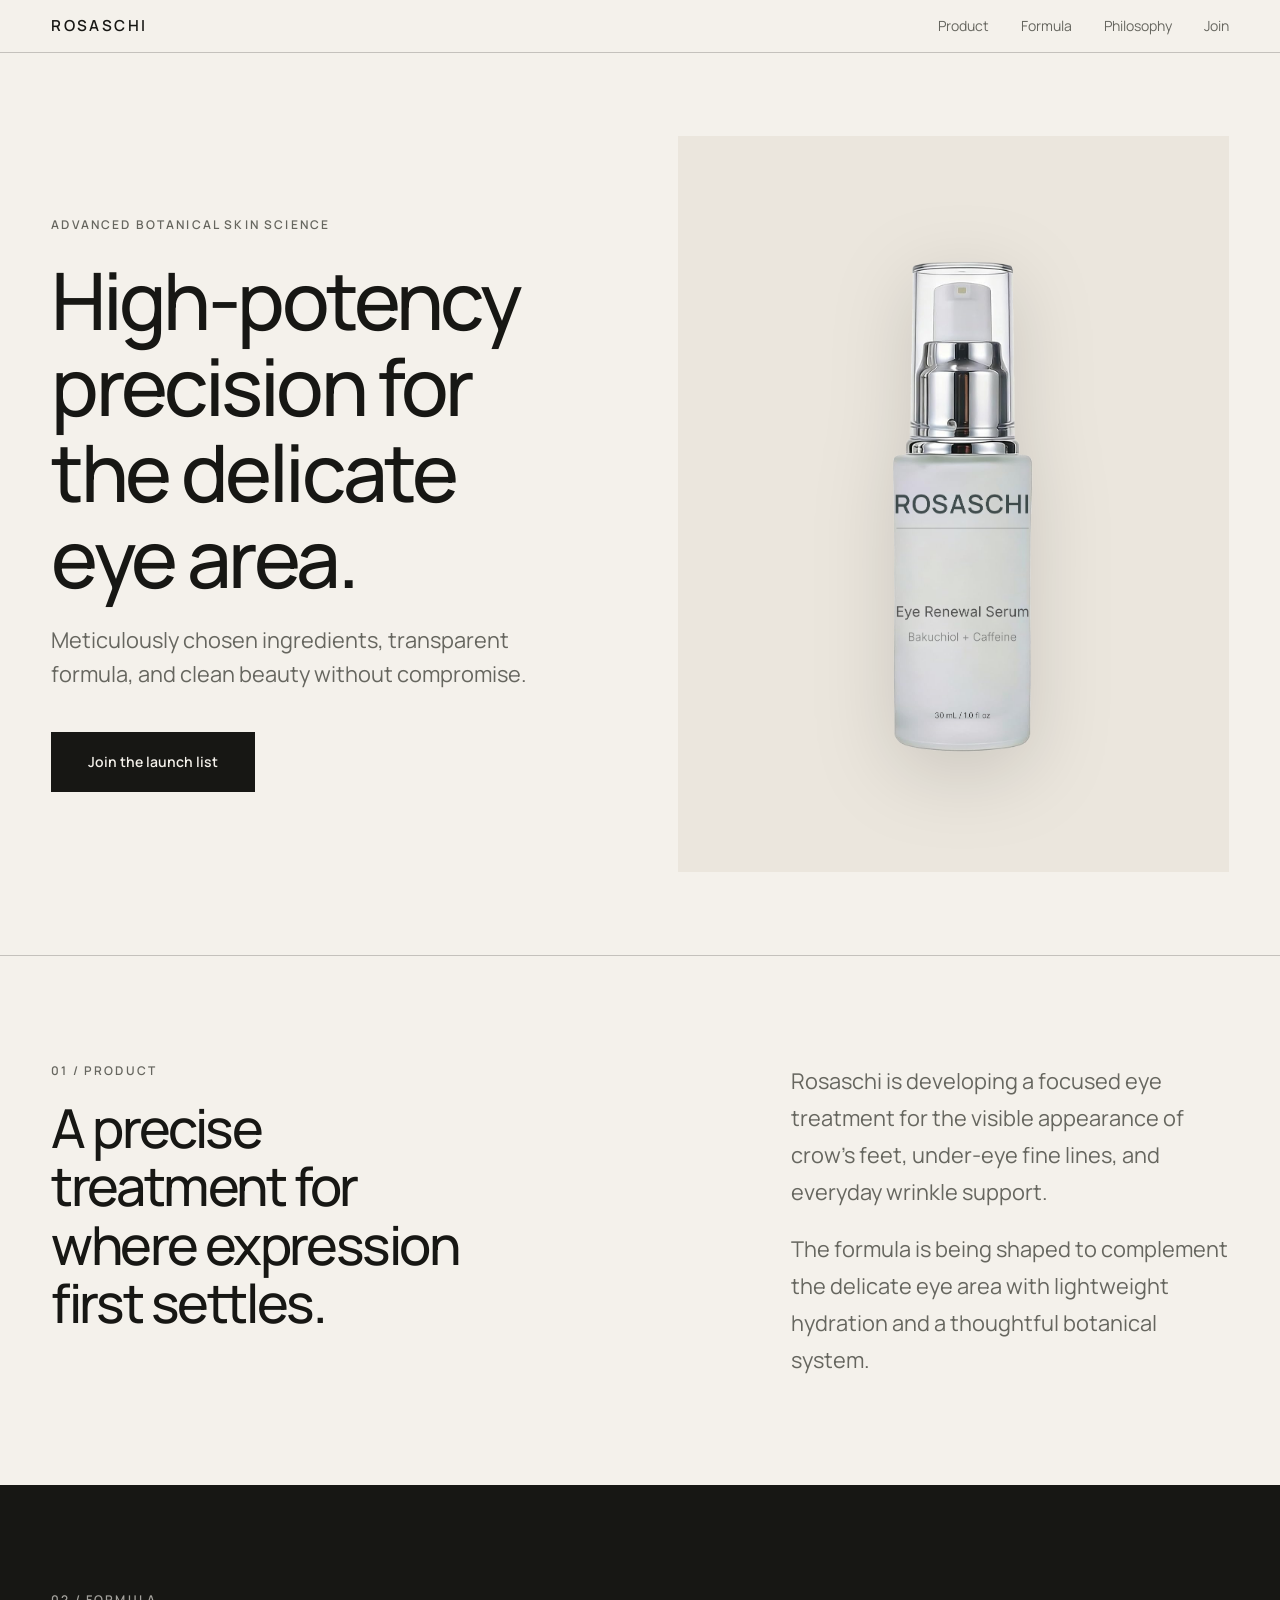
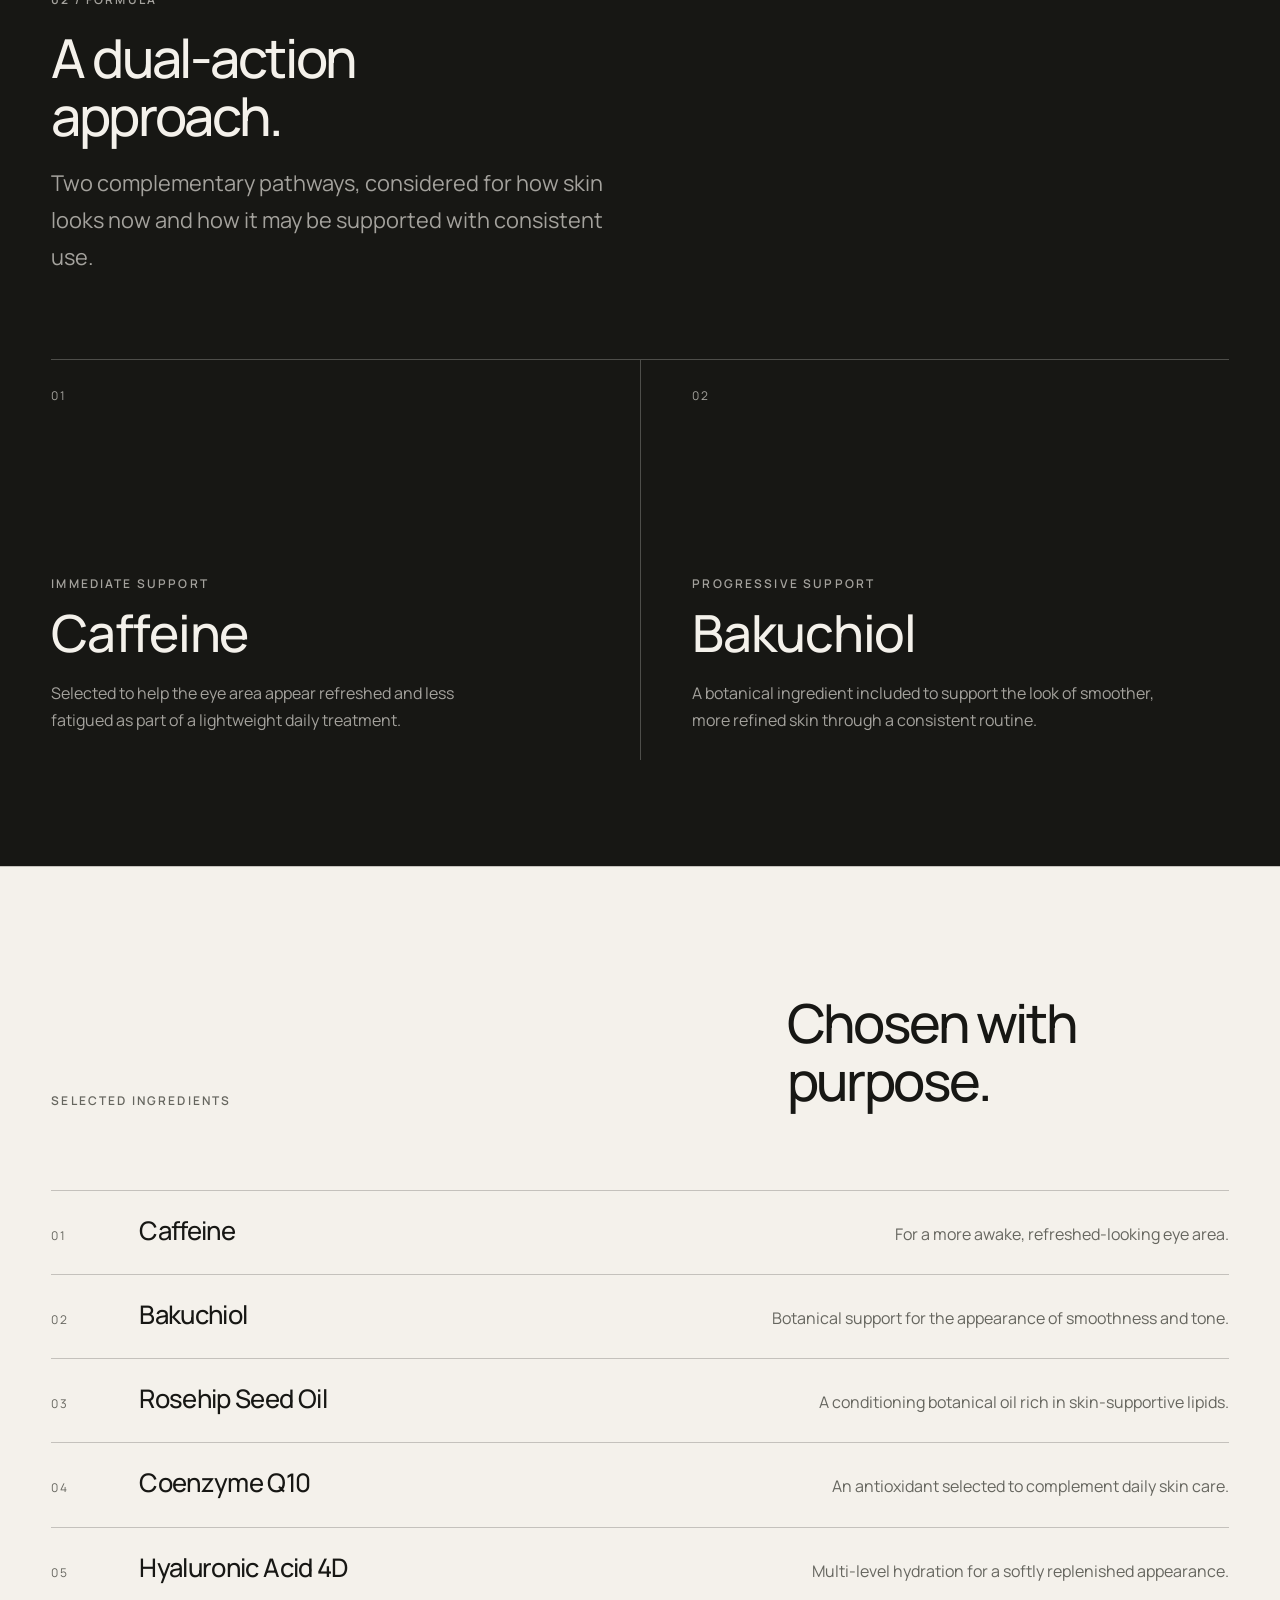
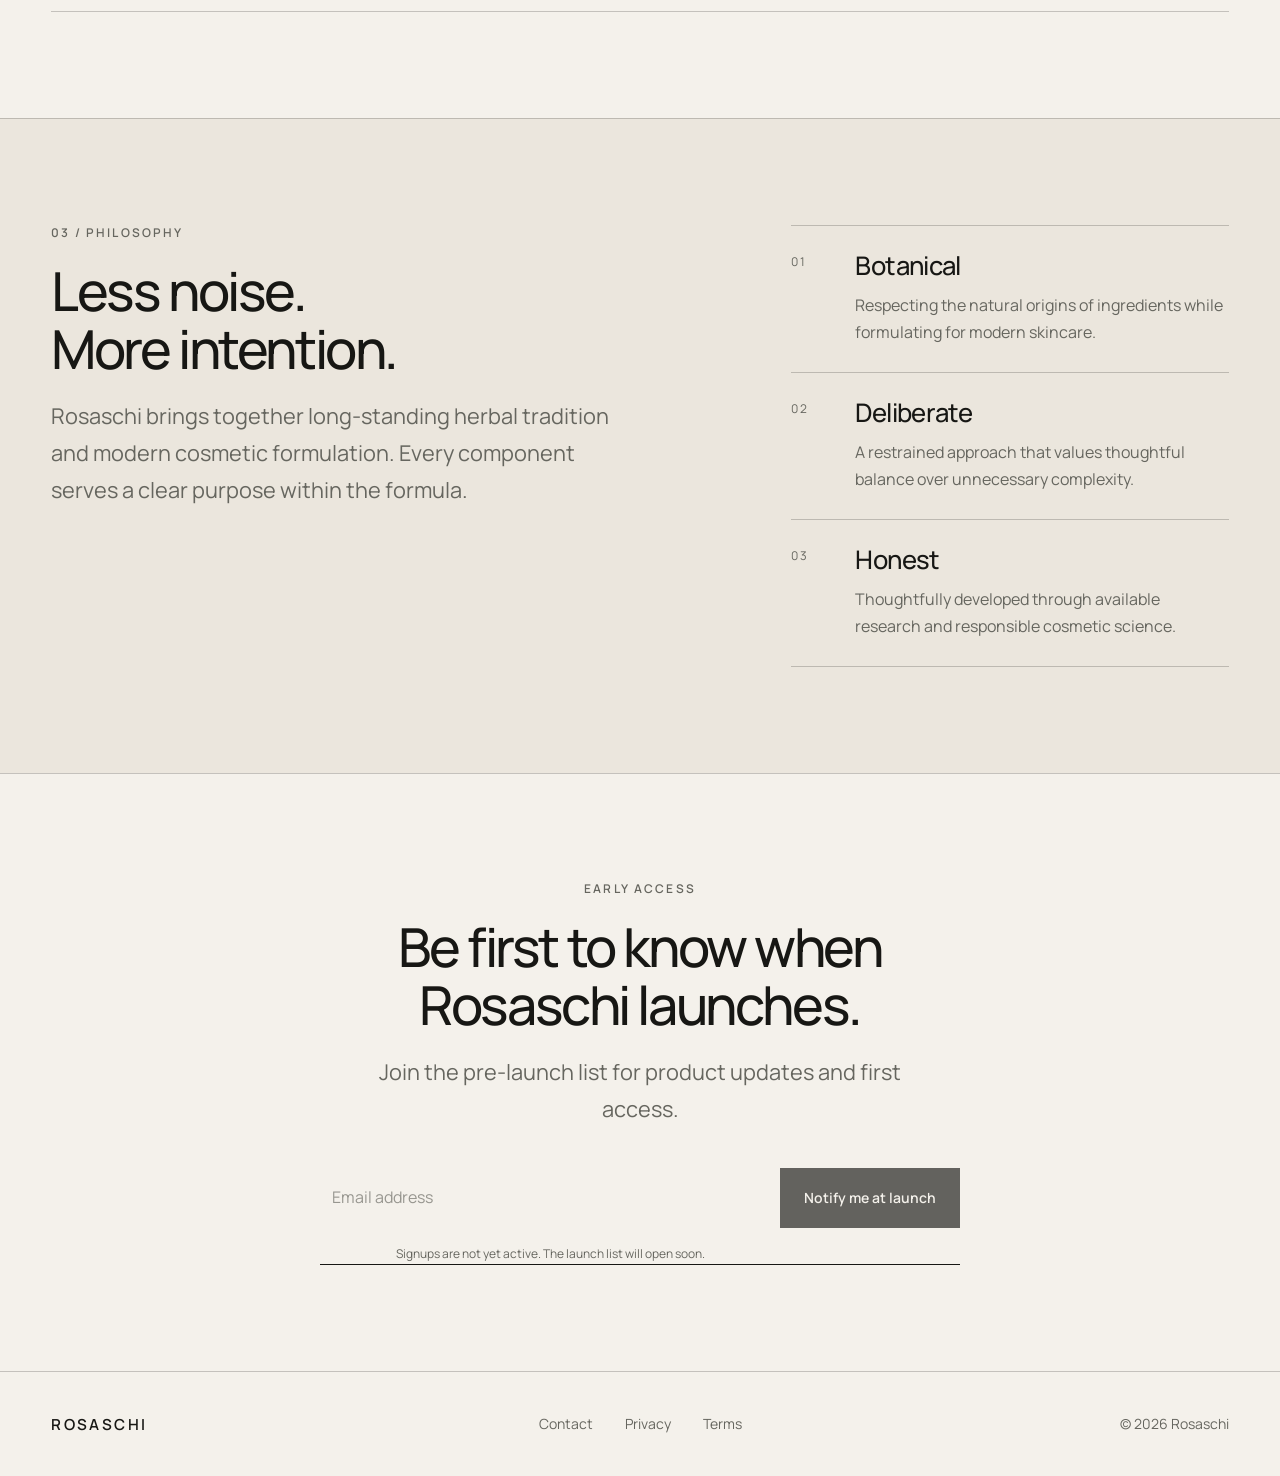
==== index.html @ d6355e34 "Fix HTML and refine responsive layout" ====
<!DOCTYPE html>
<html lang="en">
<head>
    <meta charset="UTF-8">

    <meta
        name="viewport"
        content="width=device-width, initial-scale=1"
    >

    <title>Rosaschi | Eye Renewal Serum</title>

    <meta
        name="description"
        content="Rosaschi is developing advanced botanical skincare for visible refinement and long-term wrinkle support."
    >

    <link
        rel="apple-touch-icon"
        sizes="180x180"
        href="favicon/apple-touch-icon.png"
    >

    <link
        rel="icon"
        type="image/png"
        sizes="32x32"
        href="favicon/favicon-32x32.png"
    >

    <link
        rel="icon"
        type="image/png"
        sizes="16x16"
        href="favicon/favicon-16x16.png"
    >

    <link
        rel="shortcut icon"
        href="favicon/favicon.ico"
    >

    <link
        rel="manifest"
        href="favicon/site.webmanifest"
    >

    <link rel="stylesheet" href="styles.css">
</head>

<body>
    <a class="skip-link" href="#main-content">Skip to content</a>

    <header class="site-header">
        <div class="container header-inner">
            <a class="wordmark" href="#top" aria-label="Rosaschi home">ROSASCHI</a>

            <nav class="site-nav" aria-label="Primary navigation">
                <a href="#product">Product</a>
                <a href="#formula">Formula</a>
                <a href="#philosophy">Philosophy</a>
                <a href="#join">Join</a>
            </nav>
        </div>
    </header>

    <main id="main-content">
        <section class="hero" id="top" aria-labelledby="hero-title">
            <div class="container hero-grid">
                <div class="hero-copy">
                    <p class="eyebrow">Advanced Botanical Skin Science</p>
                    <h1 id="hero-title">High-potency precision for the delicate eye area.</h1>
                    <p class="hero-lede">
                        Meticulously chosen ingredients, transparent formula,
                        and clean beauty without compromise.
                    </p>
                    <a class="button button-primary" href="#join">Join the launch list</a>
                </div>

                <figure class="product-visual">
                    <img
                        class="product-image"
                        src="assets/images/bottle_mockup.png"
                        alt="Rosaschi eye treatment bottle mockup"
                    >
                </figure>
            </div>
        </section>

        <section class="section product-intro" id="product" aria-labelledby="product-title">
            <div class="container intro-grid">
                <div>
                    <p class="section-number" aria-hidden="true">01 / Product</p>
                    <h2 id="product-title">A precise treatment for where expression first settles.</h2>
                </div>
                <div class="section-copy">
                    <p>
                        Rosaschi is developing a focused eye treatment for the visible
                        appearance of crow’s feet, under-eye fine lines, and everyday
                        wrinkle support.
                    </p>
                    <p>
                        The formula is being shaped to complement the delicate eye area
                        with lightweight hydration and a thoughtful botanical system.
                    </p>
                </div>
            </div>
        </section>

        <section class="section formula" id="formula" aria-labelledby="formula-title">
            <div class="container">
                <div class="section-heading">
                    <p class="section-number" aria-hidden="true">02 / Formula</p>
                    <h2 id="formula-title">A dual-action approach.</h2>
                    <p>
                        Two complementary pathways, considered for how skin looks now
                        and how it may be supported with consistent use.
                    </p>
                </div>

                <div class="formula-grid">
                    <article class="formula-block">
                        <p class="formula-index">01</p>
                        <div>
                            <p class="eyebrow">Immediate support</p>
                            <h3>Caffeine</h3>
                            <p>
                                Selected to help the eye area appear refreshed and less
                                fatigued as part of a lightweight daily treatment.
                            </p>
                        </div>
                    </article>

                    <article class="formula-block">
                        <p class="formula-index">02</p>
                        <div>
                            <p class="eyebrow">Progressive support</p>
                            <h3>Bakuchiol</h3>
                            <p>
                                A botanical ingredient included to support the look of
                                smoother, more refined skin through a consistent routine.
                            </p>
                        </div>
                    </article>
                </div>
            </div>
        </section>

        <section class="section ingredients" aria-labelledby="ingredients-title">
            <div class="container">
                <div class="section-heading ingredients-heading">
                    <p class="section-number">Selected ingredients</p>
                    <h2 id="ingredients-title">Chosen with purpose.</h2>
                </div>

                <ol class="ingredient-list">
                    <li>
                        <span class="ingredient-number">01</span>
                        <h3>Caffeine</h3>
                        <p>For a more awake, refreshed-looking eye area.</p>
                    </li>
                    <li>
                        <span class="ingredient-number">02</span>
                        <h3>Bakuchiol</h3>
                        <p>Botanical support for the appearance of smoothness and tone.</p>
                    </li>
                    <li>
                        <span class="ingredient-number">03</span>
                        <h3>Rosehip Seed Oil</h3>
                        <p>A conditioning botanical oil rich in skin-supportive lipids.</p>
                    </li>
                    <li>
                        <span class="ingredient-number">04</span>
                        <h3>Coenzyme Q10</h3>
                        <p>An antioxidant selected to complement daily skin care.</p>
                    </li>
                    <li>
                        <span class="ingredient-number">05</span>
                        <h3>Hyaluronic Acid 4D</h3>
                        <p>Multi-level hydration for a softly replenished appearance.</p>
                    </li>
                </ol>
            </div>
        </section>

        <section class="section philosophy" id="philosophy" aria-labelledby="philosophy-title">
            <div class="container philosophy-grid">
                <div class="section-heading">
                    <p class="section-number" aria-hidden="true">03 / Philosophy</p>
                    <h2 id="philosophy-title">Less noise.<br>More intention.</h2>
                    <p>
                        Rosaschi brings together long-standing herbal tradition and modern cosmetic formulation.
                        Every component serves a clear purpose within the formula.
                    </p>
                </div>

                <ol class="principle-list">
                    <li>
                        <span>01</span>
                        <div>
                            <h3>Botanical</h3>
                            <p>Respecting the natural origins of ingredients while formulating for modern skincare.</p>
                        </div>
                    </li>
                    <li>
                        <span>02</span>
                        <div>
                            <h3>Deliberate</h3>
                            <p>A restrained approach that values thoughtful balance over unnecessary complexity.</p>
                        </div>
                    </li>
                    <li>
                        <span>03</span>
                        <div>
                            <h3>Honest</h3>
                            <p>Thoughtfully developed through available research and responsible cosmetic science.</p>
                        </div>
                    </li>
                </ol>
            </div>
        </section>

        <section class="section join" id="join" aria-labelledby="join-title">
            <div class="container join-inner">
                <p class="eyebrow">Early access</p>
                <h2 id="join-title">Be first to know when Rosaschi launches.</h2>
                <p class="join-copy">
                    Join the pre-launch list for product updates and first access.
                </p>

                <!-- Connect the email form provider before enabling submission. -->
                <form class="signup-form" aria-describedby="signup-status">
                    <label class="visually-hidden" for="email">Email address</label>
                    <input
                        id="email"
                        name="email"
                        type="email"
                        inputmode="email"
                        autocomplete="email"
                        placeholder="Email address"
                        required
                    >
                    <button type="submit" disabled aria-disabled="true">
                        Notify me at launch
                    </button>
                <p class="form-status" id="signup-status">
                    Signups are not yet active. The launch list will open soon.
                </p>
                </form>
            </div>
        </section>
    </main>

    <footer class="site-footer">
        <div class="container footer-inner">
            <a class="wordmark" href="#top" aria-label="Rosaschi home">ROSASCHI</a>
            <nav class="footer-nav" aria-label="Footer navigation">
                <a href="mailto:hello@rosaschi.com">Contact</a>
                <span>Privacy</span>
                <span>Terms</span>
            </nav>
            <p>&copy; 2026 Rosaschi</p>
        </div>
    </footer>
</body>
</html>
---- styles.css ----
@import url("https://fonts.googleapis.com/css2?family=Manrope:wght@400;500;600;700&display=swap");

:root {
    --color-background: #f4f1eb;
    --color-text: #171714;
    --color-muted: #66665f;
    --color-line: rgba(23, 23, 20, 0.22);
    --color-surface: #ebe6dd;

    --font-display: "Manrope", Arial, Helvetica, sans-serif;
    --font-body: "Manrope", Arial, Helvetica, sans-serif;

    --font-size-display: clamp(3rem, 7.2vw, 6.75rem);
    --font-size-h1: clamp(2.8rem, 6.2vw, 5.6rem);
    --font-size-h2: clamp(2.25rem, 4.2vw, 4rem);
    --font-size-h3: clamp(1.25rem, 2vw, 1.75rem);
    --font-size-body-large: clamp(1.15rem, 1.7vw, 1.5rem);
    --font-size-body: 1rem;
    --font-size-small: 0.875rem;
    --font-size-caption: 0.75rem;

    --font-weight-regular: 400;
    --font-weight-medium: 500;
    --font-weight-semibold: 600;
    --font-weight-bold: 700;

    --line-height-display: 0.98;
    --line-height-heading: 1.08;
    --line-height-body: 1.7;
    --line-height-small: 1.4;

    --letter-spacing-tight: -0.045em;
    --letter-spacing-normal: 0;
    --letter-spacing-display: 0.16em;
    --letter-spacing-label: 0.14em;
    --letter-spacing-eyebrow: 0.18em;

    --space-1: 0.25rem;
    --space-2: 0.5rem;
    --space-3: 0.75rem;
    --space-4: 1rem;
    --space-5: 1.5rem;
    --space-6: 2rem;
    --space-7: 3rem;
    --space-8: 4rem;
    --space-9: 6rem;
    --space-10: 8rem;
    --section-space: clamp(4.5rem, 8.3vw, 8.25rem);

    --container-width: 78rem;
    --text-width: 42rem;
    --page-padding: clamp(1.25rem, 4vw, 3.5rem);
    --border: 1px solid var(--color-line);
}

*,
*::before,
*::after {
    box-sizing: border-box;
}

html {
    color: var(--color-text);
    background-color: var(--color-background);
    font-family: var(--font-body);
    font-size: 100%;
    font-synthesis: none;
    scroll-behavior: smooth;
    text-rendering: optimizeLegibility;
    -webkit-font-smoothing: antialiased;
    -moz-osx-font-smoothing: grayscale;
}

body {
    min-width: 20rem;
    min-height: 100vh;
    margin: 0;
    background-color: var(--color-background);
    color: var(--color-text);
    font-family: var(--font-body);
    font-size: var(--font-size-body);
    font-weight: var(--font-weight-regular);
    line-height: var(--line-height-body);
}

button,
input {
    border-radius: 0;
    font: inherit;
}

a {
    color: inherit;
    text-decoration: none;
}

p,
h1,
h2,
h3,
figure,
ol {
    margin: 0;
}

ol {
    padding: 0;
    list-style: none;
}

h1,
h2,
h3 {
    font-family: var(--font-display);
    font-weight: var(--font-weight-medium);
    line-height: var(--line-height-heading);
    text-wrap: balance;
}

h1 {
    max-width: 11ch;
    font-size: var(--font-size-h1);
    letter-spacing: var(--letter-spacing-tight);
}

h2 {
    font-size: var(--font-size-h2);
    letter-spacing: var(--letter-spacing-tight);
}

h3 {
    font-size: var(--font-size-h3);
    letter-spacing: -0.025em;
}

:focus-visible {
    outline: 2px solid var(--color-text);
    outline-offset: 4px;
}

.container {
    width: min(100% - (2 * var(--page-padding)), var(--container-width));
    margin-inline: auto;
}

.section {
    padding-block: var(--section-space);
    border-top: var(--border);
    scroll-margin-top: 5rem;
}

.eyebrow,
.section-number {
    color: var(--color-muted);
    font-size: var(--font-size-caption);
    font-weight: var(--font-weight-semibold);
    letter-spacing: var(--letter-spacing-eyebrow);
    line-height: var(--line-height-small);
    text-transform: uppercase;
}

.skip-link {
    position: fixed;
    z-index: 100;
    top: var(--space-4);
    left: var(--space-4);
    padding: var(--space-3) var(--space-4);
    transform: translateY(-200%);
    background: var(--color-text);
    color: var(--color-background);
}

.skip-link:focus {
    transform: translateY(0);
}

.site-header {
    position: sticky;
    z-index: 10;
    top: 0;
    border-bottom: var(--border);
    background: var(--color-background);
}

.header-inner {
    display: flex;
    min-height: 3.25rem;
    align-items: center;
    justify-content: space-between;
    gap: var(--space-6);
}

.wordmark {
    font-size: 0.95rem;
    font-weight: var(--font-weight-semibold);
    letter-spacing: var(--letter-spacing-display);
    line-height: 1;
}

.site-nav,
.footer-nav {
    display: flex;
    flex-wrap: wrap;
    gap: var(--space-6);
    color: var(--color-muted);
    font-size: var(--font-size-small);
}

.site-nav a,
.footer-nav a {
    position: relative;
}

.site-nav a::after,
.footer-nav a::after {
    position: absolute;
    right: 0;
    bottom: -0.25rem;
    left: 0;
    height: 1px;
    transform: scaleX(0);
    transform-origin: right;
    background: currentColor;
    content: "";
    transition: transform 180ms ease;
}

.site-nav a:hover::after,
.site-nav a:focus-visible::after,
.footer-nav a:hover::after,
.footer-nav a:focus-visible::after {
    transform: scaleX(1);
    transform-origin: left;
}

.hero {
    min-height: calc(100vh - 3.75rem);
    padding-block: clamp(3.25rem, 6.5vw, 6.5rem);
    scroll-margin-top: 3.75rem;
}

.hero-grid {
    display: grid;
    min-height: calc(100vh - 10.75rem);
    grid-template-columns: 1fr 1.05fr;
    align-items: center;
    gap: clamp(3rem, 8vw, 8rem);
}

.hero-copy .eyebrow {
    margin-bottom: var(--space-5);
}

.hero-lede {
    max-width: 37rem;
    margin-top: var(--space-5);
    color: var(--color-muted);
    font-size: var(--font-size-body-large);
    line-height: 1.55;
}

.button {
    display: inline-flex;
    min-height: 3.75rem;
    margin-top: 2.5rem;
    align-items: center;
    justify-content: center;
    padding: 0 2.25rem;
    border: 1px solid var(--color-text);
    font-size: var(--font-size-small);
    font-weight: var(--font-weight-semibold);
}

.button-primary {
    background: var(--color-text);
    color: var(--color-background);
}

.button-primary:hover {
    background: transparent;
    color: var(--color-text);
}

.product-visual {
    display: flex;
    min-height: 46rem;
    align-items: center;
    justify-content: center;
    flex-direction: column;
    overflow: hidden;
    padding: clamp(1.5rem, 3vw, 2.5rem) clamp(0.5rem, 1vw, 1rem);
    background: var(--color-surface);
}

.product-visual figcaption {
    margin-top: var(--space-5);
    color: var(--color-muted);
    font-size: var(--font-size-caption);
    letter-spacing: var(--letter-spacing-label);
    text-align: center;
    text-transform: uppercase;
}

.product-image {
    width: auto;
    max-width: 100%;
    height: clamp(34rem, 68vh, 46rem);
    max-height: none;
    object-fit: contain;
    filter: drop-shadow(0 1.25rem 2.5rem rgba(0, 0, 0, 0.14));
    transform: translateX(6.5%);
}

.intro-grid,
.philosophy-grid {
    display: grid;
    grid-template-columns: minmax(0, 1.05fr) minmax(18rem, 0.75fr);
    gap: clamp(3rem, 10vw, 10rem);
}

.intro-grid h2,
.section-heading h2 {
    max-width: 13ch;
    margin-top: 1.25rem;
}

.section-copy {
    align-self: end;
    color: var(--color-muted);
    font-size: var(--font-size-body-large);
}

.section-copy p + p {
    margin-top: 1.25rem;
}

.formula {
    background: var(--color-text);
    color: var(--color-background);
}

.formula .eyebrow,
.formula .section-number,
.formula .section-heading > p:last-child,
.formula-block p {
    color: rgba(244, 241, 235, 0.64);
}

.section-heading > p:last-child {
    max-width: 36rem;
    margin-top: 1.25rem;
    color: var(--color-muted);
    font-size: var(--font-size-body-large);
}

.formula-grid {
    display: grid;
    margin-top: clamp(3.25rem, 6.5vw, 5.75rem);
    border-top: 1px solid rgba(244, 241, 235, 0.25);
    grid-template-columns: 1fr 1fr;
}

.formula-block {
    display: grid;
    min-height: 25rem;
    padding: 1.625rem clamp(1.5rem, 4vw, 4rem) 1.625rem 0;
    grid-template-rows: 1fr auto;
}

.formula-block + .formula-block {
    padding-right: 0;
    padding-left: clamp(1.5rem, 4vw, 4rem);
    border-left: 1px solid rgba(244, 241, 235, 0.25);
}

.formula-index,
.ingredient-number {
    font-size: var(--font-size-caption);
    letter-spacing: var(--letter-spacing-label);
}

.formula-block h3 {
    margin-top: var(--space-3);
    font-size: clamp(2.25rem, 4vw, 4rem);
}

.formula-block div > p:last-child {
    max-width: 29rem;
    margin-top: 1.25rem;
}

.ingredients-heading {
    display: flex;
    align-items: end;
    justify-content: space-between;
    gap: var(--space-6);
}

.ingredient-list {
    margin-top: 5rem;
    border-top: var(--border);
}

.ingredient-list li {
    display: grid;
    padding-block: 1.625rem;
    border-bottom: var(--border);
    grid-template-columns: 4rem minmax(13rem, 0.7fr) 1fr;
    align-items: baseline;
    gap: var(--space-5);
}

.ingredient-number {
    color: var(--color-muted);
}

.ingredient-list p {
    max-width: 32rem;
    justify-self: end;
    color: var(--color-muted);
}

.philosophy {
    background: var(--color-surface);
}

.principle-list {
    border-top: var(--border);
}

.principle-list li {
    display: grid;
    padding-block: 1.625rem;
    border-bottom: var(--border);
    grid-template-columns: 3rem 1fr;
    gap: var(--space-4);
}

.principle-list li > span {
    color: var(--color-muted);
    font-size: var(--font-size-caption);
    letter-spacing: var(--letter-spacing-label);
}

.principle-list p {
    margin-top: var(--space-3);
    color: var(--color-muted);
}

.join {
    text-align: center;
}

.join-inner {
    display: flex;
    align-items: center;
    flex-direction: column;
}

.join h2 {
    max-width: 15ch;
    margin-top: 1.25rem;
}

.join-copy {
    max-width: 34rem;
    margin-top: 1.25rem;
    color: var(--color-muted);
    font-size: var(--font-size-body-large);
}

.signup-form {
    display: grid;
    width: min(100%, 40rem);
    margin-top: 2.5rem;
    grid-template-columns: 1fr auto;
    border-bottom: 1px solid var(--color-text);
}

.signup-form input,
.signup-form button:disabled {
    min-height: 3.75rem;
    border: 0;
    cursor: not-allowed;
    opacity: 0.65;
}

.signup-form input {
    min-width: 0;
    padding: 0 var(--space-3);
    background: transparent;
    color: var(--color-text);
    outline-offset: -2px;
}

.signup-form input::placeholder {
    color: var(--color-muted);
    opacity: 1;
}

.signup-form button {
    padding: 0 var(--space-5);
    background: var(--color-text);
    color: var(--color-background);
    cursor: default;
    font-size: var(--font-size-small);
    font-weight: var(--font-weight-semibold);
}

.signup-form button:disabled {
    cursor: not-allowed;
    opacity: 0.65;
}

.form-status {
    margin-top: var(--space-4);
    color: var(--color-muted);
    font-size: var(--font-size-caption);
}

.site-footer {
    padding-block: 2.5rem;
    border-top: var(--border);
}

.footer-inner {
    display: grid;
    grid-template-columns: 1fr auto 1fr;
    align-items: center;
    gap: var(--space-6);
}

.footer-inner > p {
    justify-self: end;
    color: var(--color-muted);
    font-size: var(--font-size-small);
}

.visually-hidden {
    position: absolute;
    width: 1px;
    height: 1px;
    padding: 0;
    margin: -1px;
    overflow: hidden;
    clip: rect(0, 0, 0, 0);
    white-space: nowrap;
    border: 0;
}

@media (max-width: 800px) {
    .hero-grid,
    .intro-grid,
    .philosophy-grid {
        grid-template-columns: 1fr;
    }

    .hero {
        min-height: auto;
    }

    .hero-grid {
        min-height: auto;
    }

    .product-visual {
        min-height: 40rem;
    }

    .section-copy {
        max-width: var(--text-width);
    }

    .formula-block {
        min-height: 22rem;
    }

    .ingredient-list li {
        grid-template-columns: 3rem 1fr;
    }

    .ingredient-list p {
        grid-column: 2;
        justify-self: start;
    }

    .footer-inner {
        grid-template-columns: 1fr auto;
    }

    .footer-inner > p {
        grid-column: 1 / -1;
        justify-self: start;
    }
}

@media (max-width: 560px) {
    :root {
        --section-space: 4.125rem;
    }

    .header-inner {
        min-height: auto;
        padding-block: 0.875rem;
        align-items: flex-start;
        flex-direction: column;
        gap: var(--space-4);
    }

    .site-nav {
        width: 100%;
        justify-content: space-between;
        gap: var(--space-3);
    }

    .hero {
        padding-top: 3.25rem;
    }

    .product-visual {
        min-height: 36rem;
        padding-inline: var(--space-5);
    }

    .product-image {
        height: auto;
        width: min(100%, 23rem);
        max-height: 30rem;
    }

    .formula-grid {
        grid-template-columns: 1fr;
    }

    .formula-block {
        min-height: 20rem;
        padding: 1.625rem 0;
    }

    .formula-block + .formula-block {
        padding: 1.625rem 0;
        border-top: 1px solid rgba(244, 241, 235, 0.25);
        border-left: 0;
    }

    .ingredients-heading {
        align-items: flex-start;
        flex-direction: column;
    }

    .ingredient-list {
        margin-top: 2.5rem;
    }

    .ingredient-list li {
        grid-template-columns: 2.25rem 1fr;
        gap: var(--space-3);
    }

    .signup-form {
        grid-template-columns: 1fr;
        border-bottom: 0;
        gap: var(--space-3);
    }

    .signup-form input {
        border-bottom: 1px solid var(--color-text);
    }

    .footer-inner {
        grid-template-columns: 1fr;
    }

    .footer-nav {
        gap: var(--space-5);
    }

    .footer-inner > p {
        grid-column: auto;
    }
}

@media (prefers-reduced-motion: reduce) {
    html {
        scroll-behavior: auto;
    }

    *,
    *::before,
    *::after {
        transition-duration: 0.01ms !important;
        animation-duration: 0.01ms !important;
        animation-iteration-count: 1 !important;
    }
}
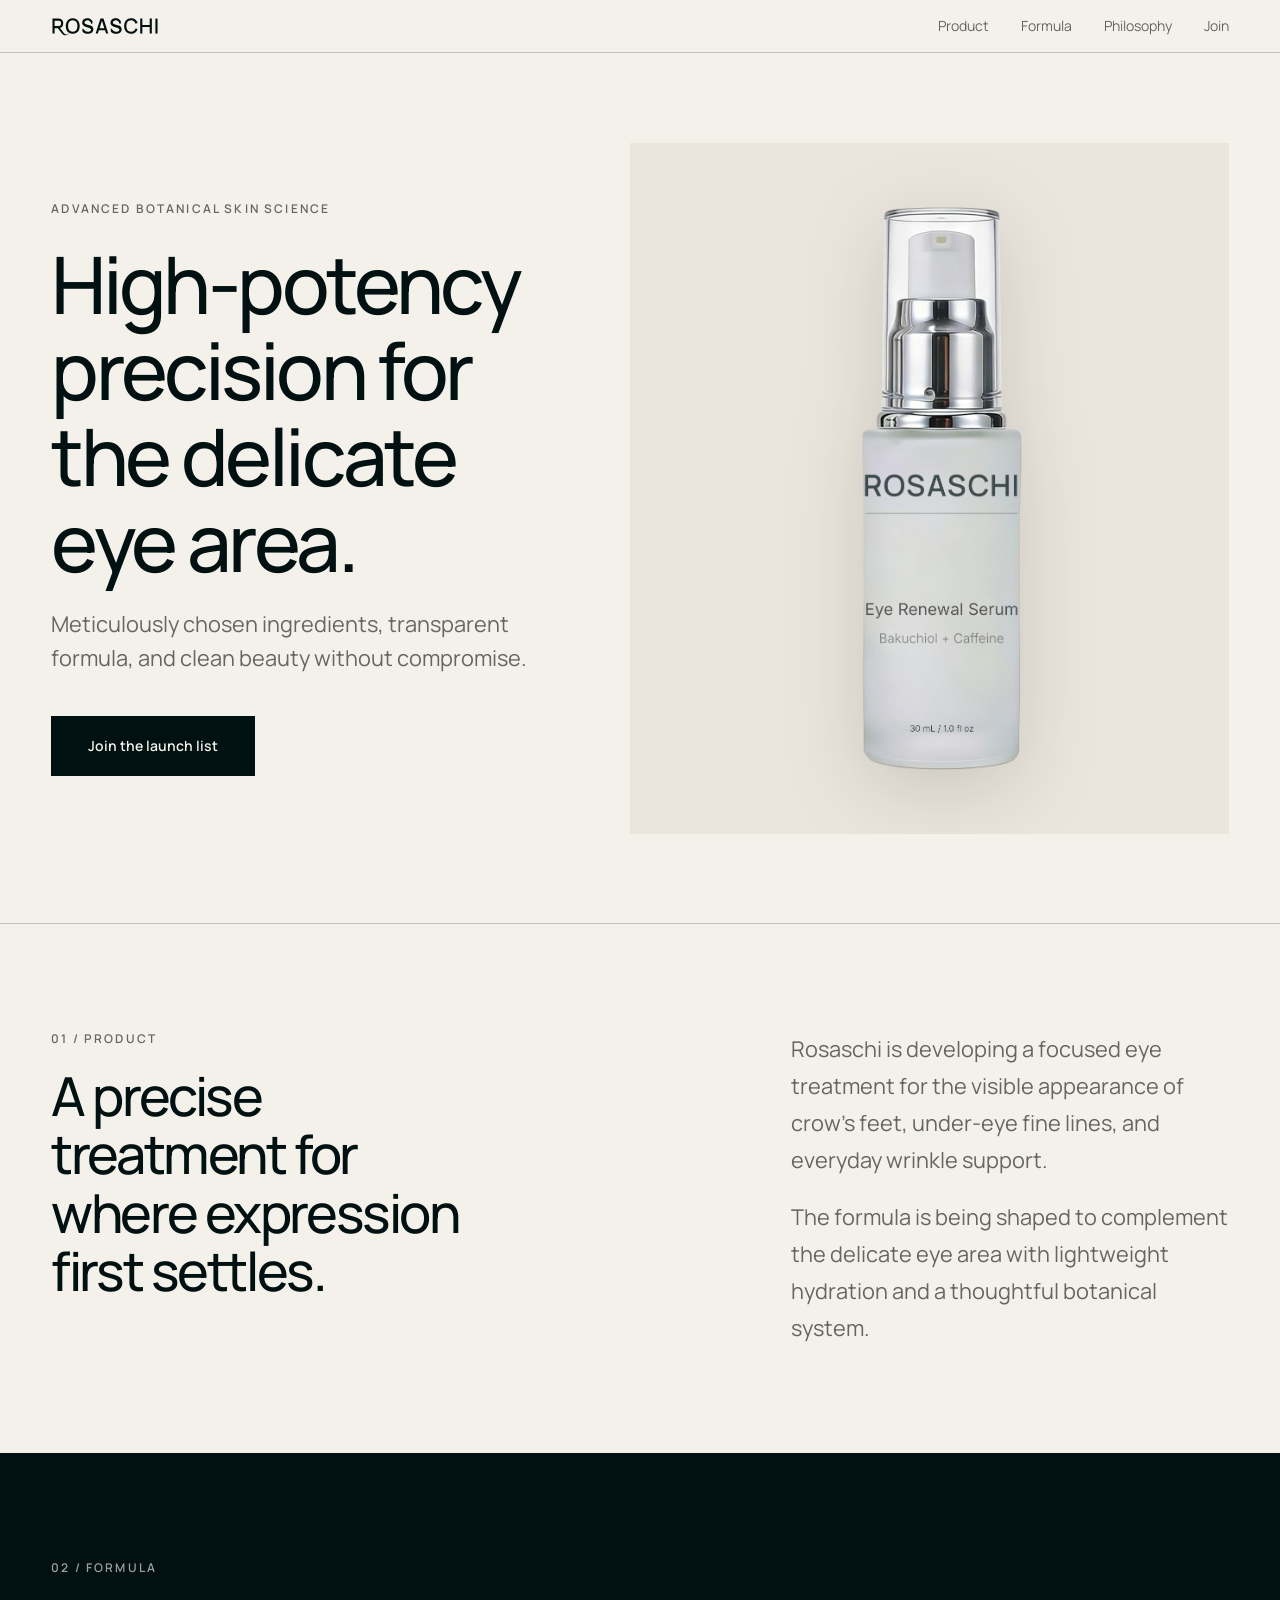
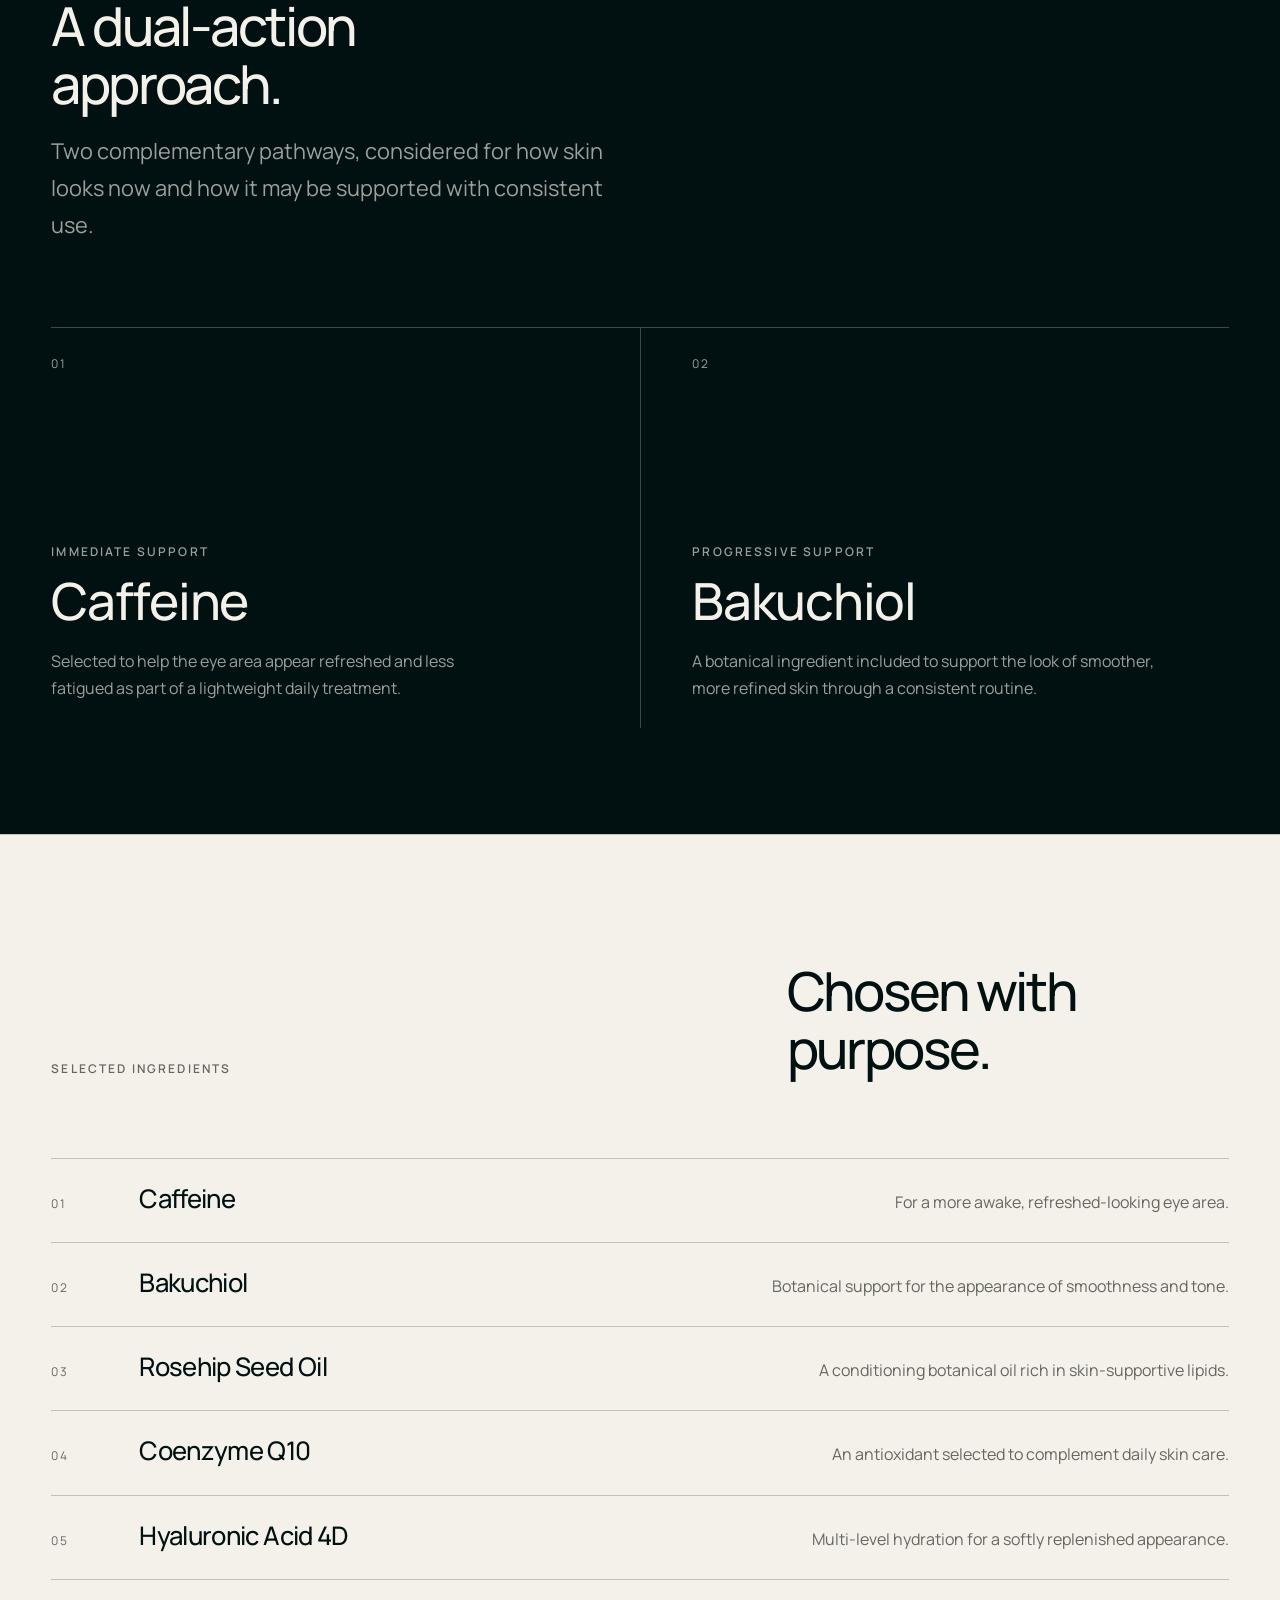
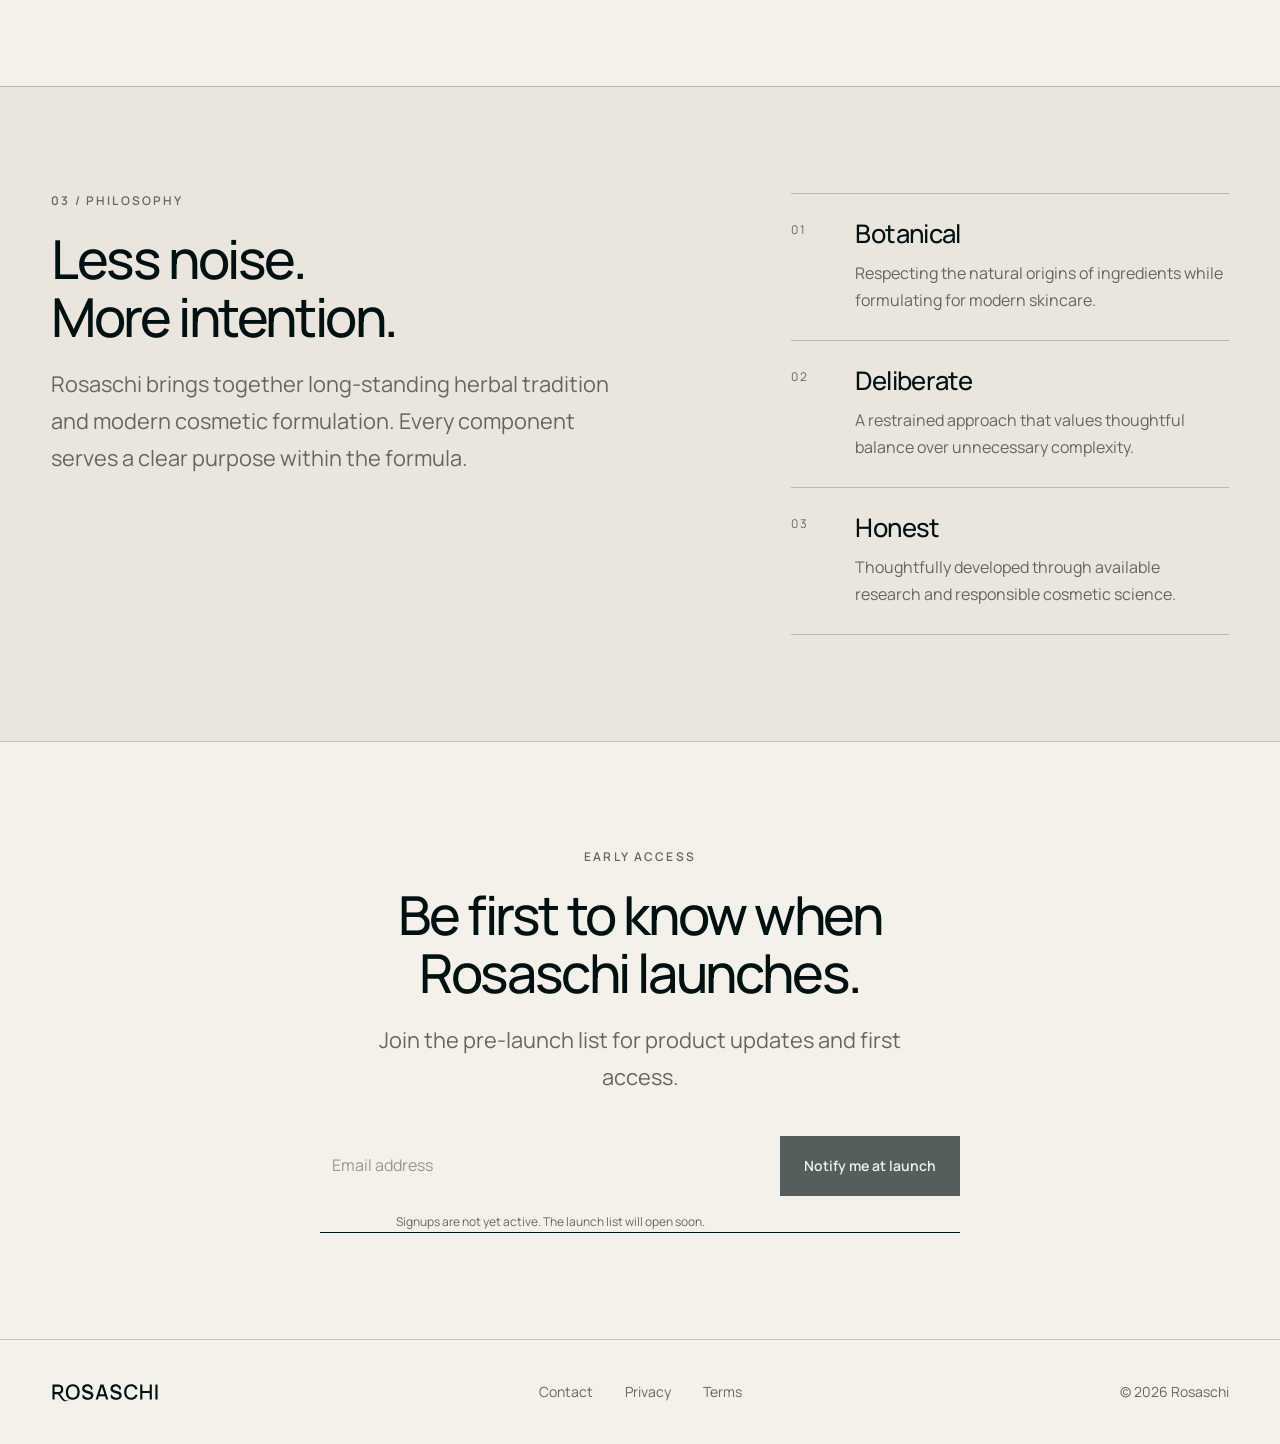
==== commit 12feef05: "Add custom Rosaschi wordmark and favicon" ====
--- a/index.html
+++ b/index.html
@@ -53,7 +53,12 @@
 
     <header class="site-header">
         <div class="container header-inner">
-            <a class="wordmark" href="#top" aria-label="Rosaschi home">ROSASCHI</a>
+            <a class="wordmark" href="#top" aria-label="Rosaschi home">
+    <img
+        src="assets/logos/rosaschi-wordmark-dark.svg"
+        alt=""
+    >
+</a>
 
             <nav class="site-nav" aria-label="Primary navigation">
                 <a href="#product">Product</a>
@@ -253,7 +258,12 @@
 
     <footer class="site-footer">
         <div class="container footer-inner">
-            <a class="wordmark" href="#top" aria-label="Rosaschi home">ROSASCHI</a>
+            <a class="wordmark" href="#top" aria-label="Rosaschi home">
+    <img
+        src="assets/logos/rosaschi-wordmark-dark.svg"
+        alt=""
+    >
+</a>
             <nav class="footer-nav" aria-label="Footer navigation">
                 <a href="mailto:hello@rosaschi.com">Contact</a>
                 <span>Privacy</span>
--- a/styles.css
+++ b/styles.css
@@ -2,7 +2,7 @@
 
 :root {
     --color-background: #f4f1eb;
-    --color-text: #171714;
+    --color-text: #011111;
     --color-muted: #66665f;
     --color-line: rgba(23, 23, 20, 0.22);
     --color-surface: #ebe6dd;
@@ -191,10 +191,15 @@
 }
 
 .wordmark {
-    font-size: 0.95rem;
-    font-weight: var(--font-weight-semibold);
-    letter-spacing: var(--letter-spacing-display);
-    line-height: 1;
+    display: inline-flex;
+    flex-shrink: 0;
+    align-items: center;
+}
+
+.wordmark img {
+    display: block;
+    width: clamp(6.75rem, 8vw, 7.75rem);
+    height: auto;
 }
 
 .site-nav,
@@ -234,17 +239,15 @@
 }
 
 .hero {
-    min-height: calc(100vh - 3.75rem);
-    padding-block: clamp(3.25rem, 6.5vw, 6.5rem);
-    scroll-margin-top: 3.75rem;
+    padding-block: clamp(3.5rem, 7vw, 7rem);
+    scroll-margin-top: 4rem;
 }
 
 .hero-grid {
     display: grid;
-    min-height: calc(100vh - 10.75rem);
-    grid-template-columns: 1fr 1.05fr;
+    grid-template-columns: minmax(0, 0.9fr) minmax(24rem, 1.1fr);
     align-items: center;
-    gap: clamp(3rem, 8vw, 8rem);
+    gap: clamp(3rem, 7vw, 7rem);
 }
 
 .hero-copy .eyebrow {
@@ -283,7 +286,7 @@
 
 .product-visual {
     display: flex;
-    min-height: 46rem;
+    min-height: clamp(34rem, 54vw, 46rem);
     align-items: center;
     justify-content: center;
     flex-direction: column;
@@ -304,7 +307,7 @@
 .product-image {
     width: auto;
     max-width: 100%;
-    height: clamp(34rem, 68vh, 46rem);
+    height: clamp(28rem, 44vw, 38rem);
     max-height: none;
     object-fit: contain;
     filter: drop-shadow(0 1.25rem 2.5rem rgba(0, 0, 0, 0.14));
@@ -547,7 +550,6 @@
     white-space: nowrap;
     border: 0;
 }
-
 @media (max-width: 800px) {
     .hero-grid,
     .intro-grid,
@@ -555,24 +557,50 @@
         grid-template-columns: 1fr;
     }
 
-    .hero {
-        min-height: auto;
-    }
-
+    .hero,
     .hero-grid {
         min-height: auto;
     }
 
+    .hero-grid {
+        gap: var(--space-7);
+    }
+
+    .hero-copy {
+        max-width: 42rem;
+    }
+
     .product-visual {
-        min-height: 40rem;
+        min-height: 32rem;
     }
 
     .section-copy {
         max-width: var(--text-width);
     }
 
+    .formula-grid {
+        grid-template-columns: 1fr;
+    }
+
     .formula-block {
-        min-height: 22rem;
+        min-height: 18rem;
+        padding: 1.625rem 0;
+    }
+
+    .formula-block + .formula-block {
+        padding: 1.625rem 0;
+        border-top: 1px solid rgba(244, 241, 235, 0.25);
+        border-left: 0;
+    }
+
+    .section-heading.ingredients-heading {
+        grid-template-columns: 1fr;
+        gap: var(--space-4);
+    }
+
+    .ingredients-heading h2 {
+        max-width: 18rem;
+        margin: 0;
     }
 
     .ingredient-list li {
@@ -599,6 +627,9 @@
         --section-space: 4.125rem;
     }
 
+    .intro-grid {
+        gap: var(--space-6);
+    }
     .header-inner {
         min-height: auto;
         padding-block: 0.875rem;
@@ -618,14 +649,15 @@
     }
 
     .product-visual {
-        min-height: 36rem;
-        padding-inline: var(--space-5);
+    min-height: 28rem;
+    padding: var(--space-5);
     }
 
     .product-image {
-        height: auto;
-        width: min(100%, 23rem);
-        max-height: 30rem;
+    width: min(100%, 19rem);
+    height: auto;
+    max-height: 22rem;
+    transform: none;
     }
 
     .formula-grid {
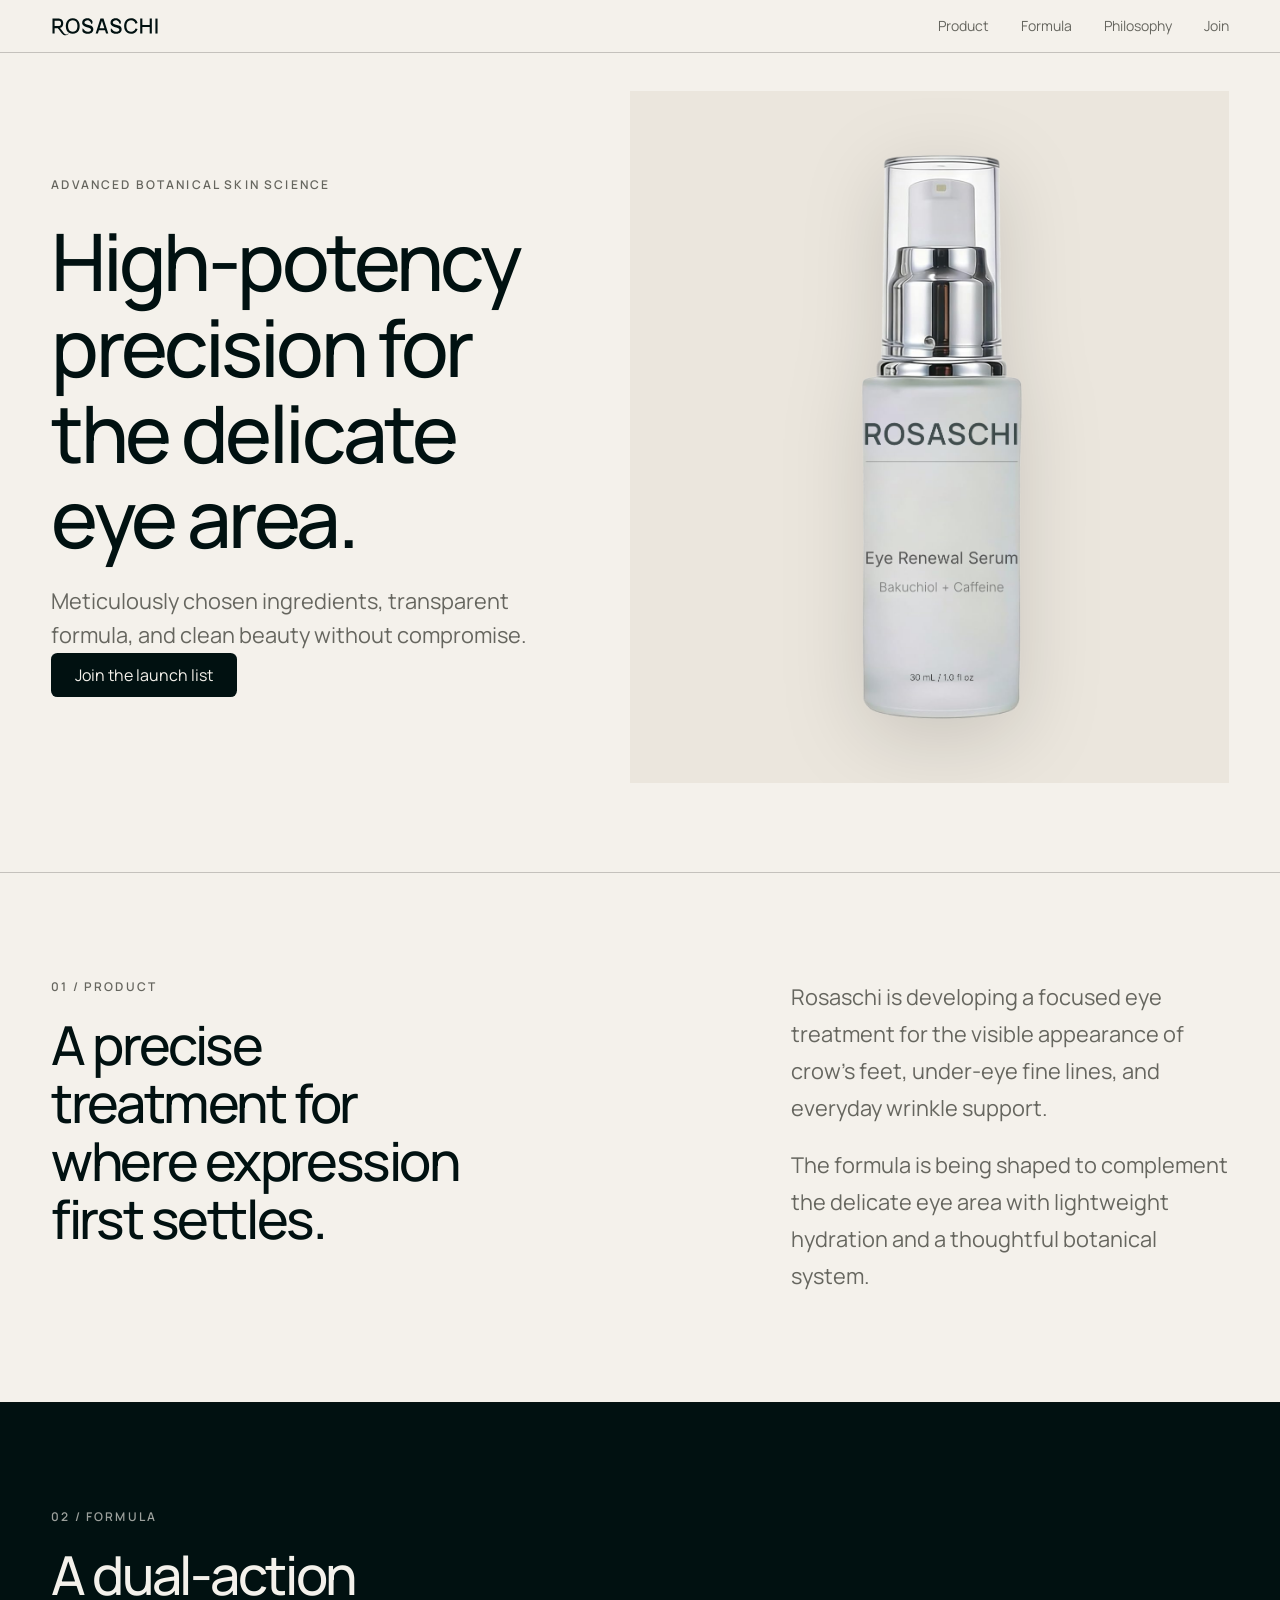
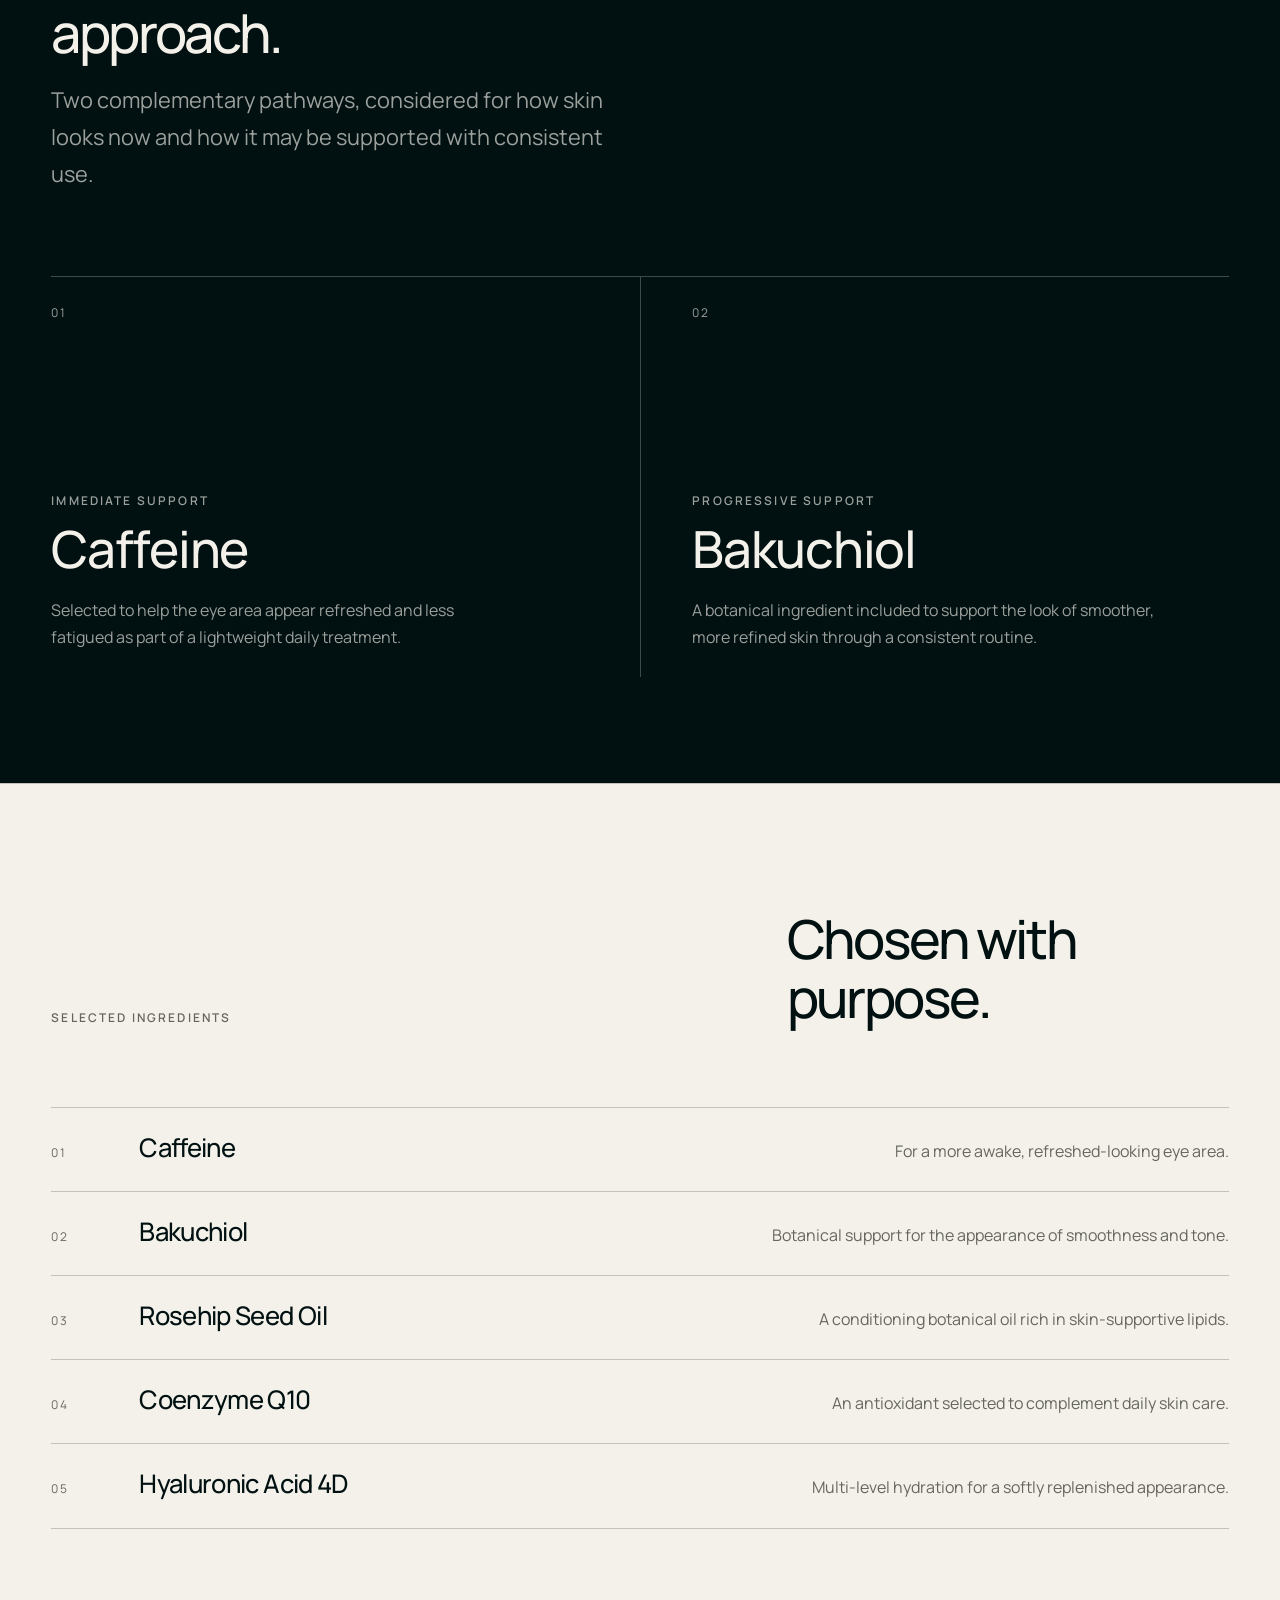
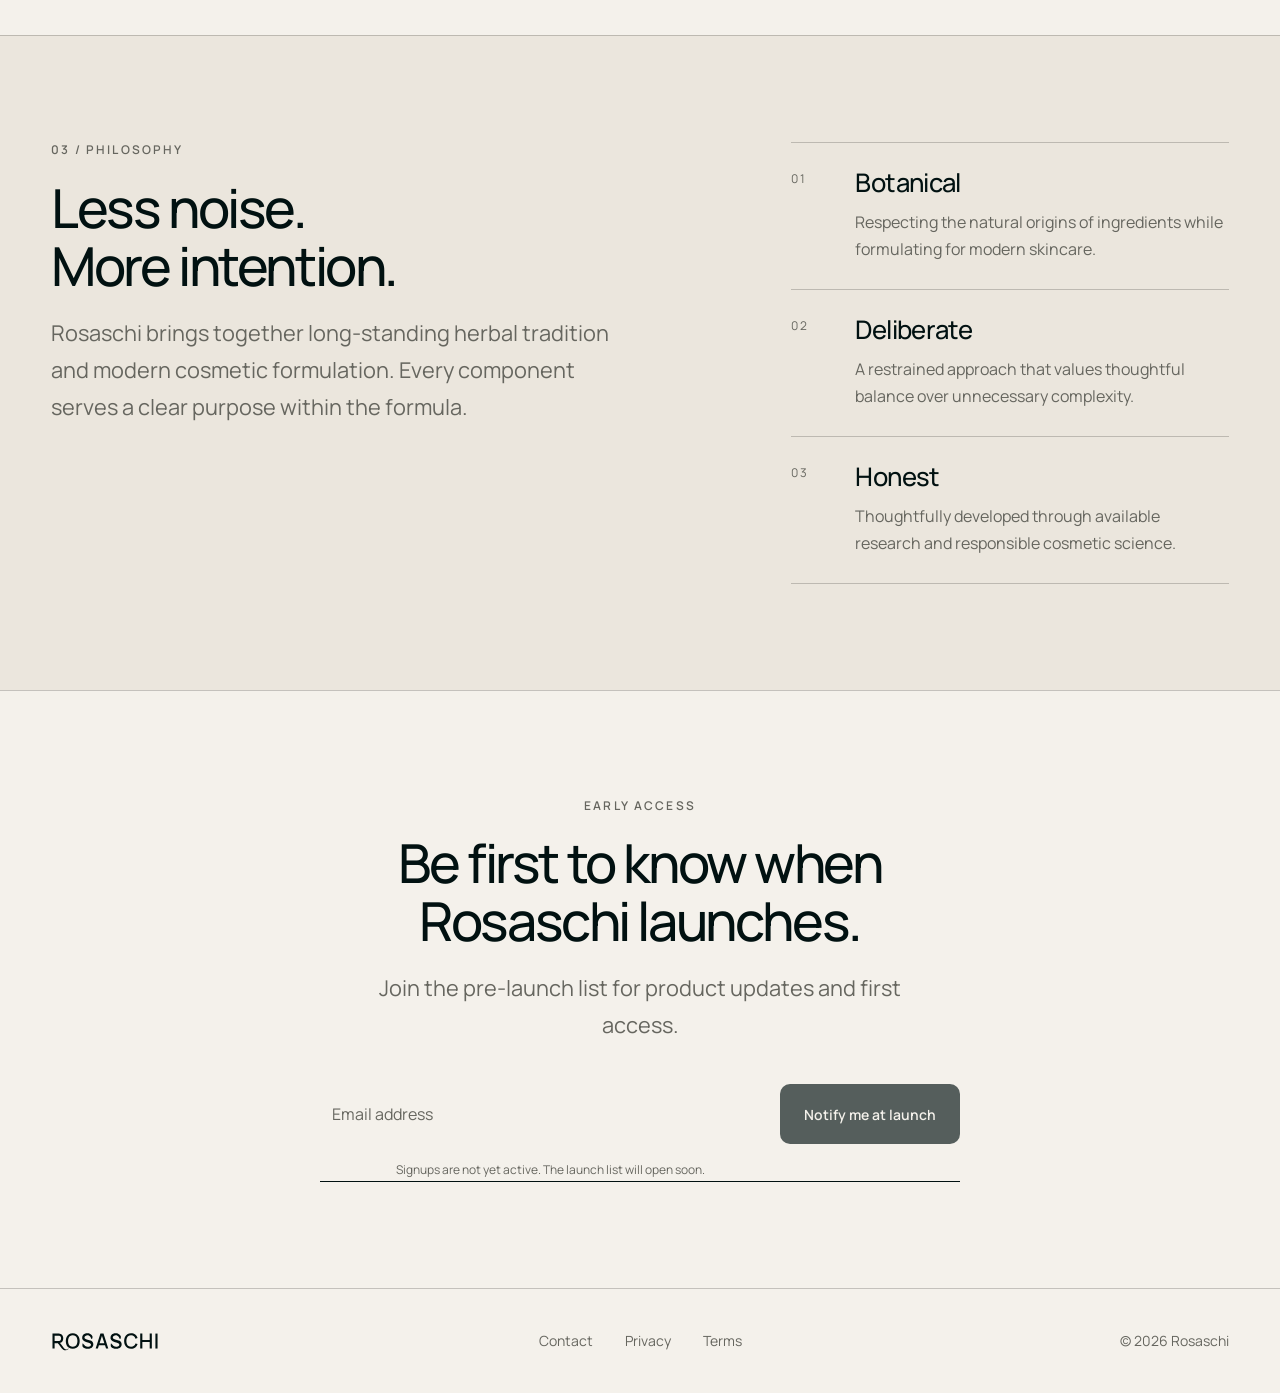
==== commit a9f20996: "Polish contact form and update README" ====
--- a/index.html
+++ b/index.html
@@ -1,276 +1,259 @@
-<!DOCTYPE html>
+<!doctype html>
 <html lang="en">
-<head>
-    <meta charset="UTF-8">
-
-    <meta
-        name="viewport"
-        content="width=device-width, initial-scale=1"
-    >
-
-    <title>Rosaschi | Eye Renewal Serum</title>
-
-    <meta
-        name="description"
-        content="Rosaschi is developing advanced botanical skincare for visible refinement and long-term wrinkle support."
-    >
-
-    <link
-        rel="apple-touch-icon"
-        sizes="180x180"
-        href="favicon/apple-touch-icon.png"
-    >
-
-    <link
-        rel="icon"
-        type="image/png"
-        sizes="32x32"
-        href="favicon/favicon-32x32.png"
-    >
-
-    <link
-        rel="icon"
-        type="image/png"
-        sizes="16x16"
-        href="favicon/favicon-16x16.png"
-    >
-
-    <link
-        rel="shortcut icon"
-        href="favicon/favicon.ico"
-    >
-
-    <link
-        rel="manifest"
-        href="favicon/site.webmanifest"
-    >
-
-    <link rel="stylesheet" href="styles.css">
-</head>
-
-<body>
-    <a class="skip-link" href="#main-content">Skip to content</a>
-
-    <header class="site-header">
-        <div class="container header-inner">
-            <a class="wordmark" href="#top" aria-label="Rosaschi home">
-    <img
-        src="assets/logos/rosaschi-wordmark-dark.svg"
-        alt=""
-    >
-</a>
-
-            <nav class="site-nav" aria-label="Primary navigation">
-                <a href="#product">Product</a>
-                <a href="#formula">Formula</a>
-                <a href="#philosophy">Philosophy</a>
-                <a href="#join">Join</a>
-            </nav>
-        </div>
-    </header>
-
-    <main id="main-content">
-        <section class="hero" id="top" aria-labelledby="hero-title">
-            <div class="container hero-grid">
-                <div class="hero-copy">
-                    <p class="eyebrow">Advanced Botanical Skin Science</p>
-                    <h1 id="hero-title">High-potency precision for the delicate eye area.</h1>
-                    <p class="hero-lede">
-                        Meticulously chosen ingredients, transparent formula,
-                        and clean beauty without compromise.
+    <head>
+        <meta charset="UTF-8" />
+
+        <meta name="viewport" content="width=device-width, initial-scale=1" />
+
+        <title>Rosaschi</title>
+
+        <meta
+            name="description"
+            content="Rosaschi is developing advanced botanical skincare for visible refinement and long-term wrinkle support."
+        />
+
+        <link rel="apple-touch-icon" sizes="180x180" href="favicon/apple-touch-icon.png" />
+
+        <link rel="icon" type="image/png" sizes="32x32" href="favicon/favicon-32x32.png" />
+
+        <link rel="icon" type="image/png" sizes="16x16" href="favicon/favicon-16x16.png" />
+
+        <link rel="shortcut icon" href="favicon/favicon.ico" />
+
+        <link rel="manifest" href="favicon/site.webmanifest" />
+
+        <link rel="stylesheet" href="styles.css" />
+    </head>
+
+    <body>
+        <a class="skip-link" href="#main-content">Skip to content</a>
+
+        <header class="site-header">
+            <div class="container header-inner">
+                <a class="wordmark" href="index.html" aria-label="Rosaschi home">
+                    <img src="assets/logos/rosaschi-wordmark-dark.svg" alt="" />
+                </a>
+
+                <nav class="site-nav" aria-label="Primary navigation">
+                    <a href="index.html#product">Product</a>
+                    <a href="index.html#formula">Formula</a>
+                    <a href="index.html#philosophy">Philosophy</a>
+                    <a href="index.html#join">Join</a>
+                </nav>
+            </div>
+        </header>
+
+        <main id="main-content">
+            <section class="hero" id="top" aria-labelledby="hero-title">
+                <div class="container hero-grid">
+                    <div class="hero-copy">
+                        <p class="eyebrow">Advanced Botanical Skin Science</p>
+                        <h1 id="hero-title">High-potency precision for the delicate eye area.</h1>
+                        <p class="hero-lede">
+                            Meticulously chosen ingredients, transparent formula, and clean beauty
+                            without compromise.
+                        </p>
+                        <a class="button button-primary" href="#join">Join the launch list</a>
+                    </div>
+
+                    <figure class="product-visual">
+                        <img
+                            class="product-image"
+                            src="assets/images/bottle_mockup.png"
+                            alt="Rosaschi eye treatment bottle mockup"
+                        />
+                    </figure>
+                </div>
+            </section>
+
+            <section class="section product-intro" id="product" aria-labelledby="product-title">
+                <div class="container intro-grid">
+                    <div>
+                        <p class="section-number" aria-hidden="true">01 / Product</p>
+                        <h2 id="product-title">
+                            A precise treatment for where expression first settles.
+                        </h2>
+                    </div>
+                    <div class="section-copy">
+                        <p>
+                            Rosaschi is developing a focused eye treatment for the visible
+                            appearance of crow’s feet, under-eye fine lines, and everyday wrinkle
+                            support.
+                        </p>
+                        <p>
+                            The formula is being shaped to complement the delicate eye area with
+                            lightweight hydration and a thoughtful botanical system.
+                        </p>
+                    </div>
+                </div>
+            </section>
+
+            <section class="section formula" id="formula" aria-labelledby="formula-title">
+                <div class="container">
+                    <div class="section-heading">
+                        <p class="section-number" aria-hidden="true">02 / Formula</p>
+                        <h2 id="formula-title">A dual-action approach.</h2>
+                        <p>
+                            Two complementary pathways, considered for how skin looks now and how it
+                            may be supported with consistent use.
+                        </p>
+                    </div>
+
+                    <div class="formula-grid">
+                        <article class="formula-block">
+                            <p class="formula-index">01</p>
+                            <div>
+                                <p class="eyebrow">Immediate support</p>
+                                <h3>Caffeine</h3>
+                                <p>
+                                    Selected to help the eye area appear refreshed and less fatigued
+                                    as part of a lightweight daily treatment.
+                                </p>
+                            </div>
+                        </article>
+
+                        <article class="formula-block">
+                            <p class="formula-index">02</p>
+                            <div>
+                                <p class="eyebrow">Progressive support</p>
+                                <h3>Bakuchiol</h3>
+                                <p>
+                                    A botanical ingredient included to support the look of smoother,
+                                    more refined skin through a consistent routine.
+                                </p>
+                            </div>
+                        </article>
+                    </div>
+                </div>
+            </section>
+
+            <section class="section ingredients" aria-labelledby="ingredients-title">
+                <div class="container">
+                    <div class="section-heading ingredients-heading">
+                        <p class="section-number">Selected ingredients</p>
+                        <h2 id="ingredients-title">Chosen with purpose.</h2>
+                    </div>
+
+                    <ol class="ingredient-list">
+                        <li>
+                            <span class="ingredient-number">01</span>
+                            <h3>Caffeine</h3>
+                            <p>For a more awake, refreshed-looking eye area.</p>
+                        </li>
+                        <li>
+                            <span class="ingredient-number">02</span>
+                            <h3>Bakuchiol</h3>
+                            <p>Botanical support for the appearance of smoothness and tone.</p>
+                        </li>
+                        <li>
+                            <span class="ingredient-number">03</span>
+                            <h3>Rosehip Seed Oil</h3>
+                            <p>A conditioning botanical oil rich in skin-supportive lipids.</p>
+                        </li>
+                        <li>
+                            <span class="ingredient-number">04</span>
+                            <h3>Coenzyme Q10</h3>
+                            <p>An antioxidant selected to complement daily skin care.</p>
+                        </li>
+                        <li>
+                            <span class="ingredient-number">05</span>
+                            <h3>Hyaluronic Acid 4D</h3>
+                            <p>Multi-level hydration for a softly replenished appearance.</p>
+                        </li>
+                    </ol>
+                </div>
+            </section>
+
+            <section class="section philosophy" id="philosophy" aria-labelledby="philosophy-title">
+                <div class="container philosophy-grid">
+                    <div class="section-heading">
+                        <p class="section-number" aria-hidden="true">03 / Philosophy</p>
+                        <h2 id="philosophy-title">Less noise.<br />More intention.</h2>
+                        <p>
+                            Rosaschi brings together long-standing herbal tradition and modern
+                            cosmetic formulation. Every component serves a clear purpose within the
+                            formula.
+                        </p>
+                    </div>
+
+                    <ol class="principle-list">
+                        <li>
+                            <span>01</span>
+                            <div>
+                                <h3>Botanical</h3>
+                                <p>
+                                    Respecting the natural origins of ingredients while formulating
+                                    for modern skincare.
+                                </p>
+                            </div>
+                        </li>
+                        <li>
+                            <span>02</span>
+                            <div>
+                                <h3>Deliberate</h3>
+                                <p>
+                                    A restrained approach that values thoughtful balance over
+                                    unnecessary complexity.
+                                </p>
+                            </div>
+                        </li>
+                        <li>
+                            <span>03</span>
+                            <div>
+                                <h3>Honest</h3>
+                                <p>
+                                    Thoughtfully developed through available research and
+                                    responsible cosmetic science.
+                                </p>
+                            </div>
+                        </li>
+                    </ol>
+                </div>
+            </section>
+
+            <section class="section join" id="join" aria-labelledby="join-title">
+                <div class="container join-inner">
+                    <p class="eyebrow">Early access</p>
+                    <h2 id="join-title">Be first to know when Rosaschi launches.</h2>
+                    <p class="join-copy">
+                        Join the pre-launch list for product updates and first access.
                     </p>
-                    <a class="button button-primary" href="#join">Join the launch list</a>
-                </div>
-
-                <figure class="product-visual">
-                    <img
-                        class="product-image"
-                        src="assets/images/bottle_mockup.png"
-                        alt="Rosaschi eye treatment bottle mockup"
-                    >
-                </figure>
+
+                    <!-- Connect the email form provider before enabling submission. -->
+                    <form class="signup-form" aria-describedby="signup-status">
+                        <label class="visually-hidden" for="email">Email address</label>
+                        <input
+                            id="email"
+                            name="email"
+                            type="email"
+                            inputmode="email"
+                            autocomplete="email"
+                            maxlength="254"
+                            placeholder="Email address"
+                            required
+                        />
+
+                        <button type="submit" disabled>Notify me at launch</button>
+                        <p class="form-status" id="signup-status">
+                            Signups are not yet active. The launch list will open soon.
+                        </p>
+                    </form>
+                </div>
+            </section>
+        </main>
+
+        <footer class="site-footer">
+            <div class="container footer-inner">
+                <a class="wordmark" href="index.html" aria-label="Rosaschi home">
+                    <img src="assets/logos/rosaschi-wordmark-dark.svg" alt="" />
+                </a>
+                <nav class="footer-nav" aria-label="Footer navigation">
+                    <a href="contact.html">Contact</a>
+                    <a href="privacy.html">Privacy</a>
+                    <a href="terms.html">Terms</a>
+                </nav>
+                <p>&copy; 2026 Rosaschi</p>
             </div>
-        </section>
-
-        <section class="section product-intro" id="product" aria-labelledby="product-title">
-            <div class="container intro-grid">
-                <div>
-                    <p class="section-number" aria-hidden="true">01 / Product</p>
-                    <h2 id="product-title">A precise treatment for where expression first settles.</h2>
-                </div>
-                <div class="section-copy">
-                    <p>
-                        Rosaschi is developing a focused eye treatment for the visible
-                        appearance of crow’s feet, under-eye fine lines, and everyday
-                        wrinkle support.
-                    </p>
-                    <p>
-                        The formula is being shaped to complement the delicate eye area
-                        with lightweight hydration and a thoughtful botanical system.
-                    </p>
-                </div>
-            </div>
-        </section>
-
-        <section class="section formula" id="formula" aria-labelledby="formula-title">
-            <div class="container">
-                <div class="section-heading">
-                    <p class="section-number" aria-hidden="true">02 / Formula</p>
-                    <h2 id="formula-title">A dual-action approach.</h2>
-                    <p>
-                        Two complementary pathways, considered for how skin looks now
-                        and how it may be supported with consistent use.
-                    </p>
-                </div>
-
-                <div class="formula-grid">
-                    <article class="formula-block">
-                        <p class="formula-index">01</p>
-                        <div>
-                            <p class="eyebrow">Immediate support</p>
-                            <h3>Caffeine</h3>
-                            <p>
-                                Selected to help the eye area appear refreshed and less
-                                fatigued as part of a lightweight daily treatment.
-                            </p>
-                        </div>
-                    </article>
-
-                    <article class="formula-block">
-                        <p class="formula-index">02</p>
-                        <div>
-                            <p class="eyebrow">Progressive support</p>
-                            <h3>Bakuchiol</h3>
-                            <p>
-                                A botanical ingredient included to support the look of
-                                smoother, more refined skin through a consistent routine.
-                            </p>
-                        </div>
-                    </article>
-                </div>
-            </div>
-        </section>
-
-        <section class="section ingredients" aria-labelledby="ingredients-title">
-            <div class="container">
-                <div class="section-heading ingredients-heading">
-                    <p class="section-number">Selected ingredients</p>
-                    <h2 id="ingredients-title">Chosen with purpose.</h2>
-                </div>
-
-                <ol class="ingredient-list">
-                    <li>
-                        <span class="ingredient-number">01</span>
-                        <h3>Caffeine</h3>
-                        <p>For a more awake, refreshed-looking eye area.</p>
-                    </li>
-                    <li>
-                        <span class="ingredient-number">02</span>
-                        <h3>Bakuchiol</h3>
-                        <p>Botanical support for the appearance of smoothness and tone.</p>
-                    </li>
-                    <li>
-                        <span class="ingredient-number">03</span>
-                        <h3>Rosehip Seed Oil</h3>
-                        <p>A conditioning botanical oil rich in skin-supportive lipids.</p>
-                    </li>
-                    <li>
-                        <span class="ingredient-number">04</span>
-                        <h3>Coenzyme Q10</h3>
-                        <p>An antioxidant selected to complement daily skin care.</p>
-                    </li>
-                    <li>
-                        <span class="ingredient-number">05</span>
-                        <h3>Hyaluronic Acid 4D</h3>
-                        <p>Multi-level hydration for a softly replenished appearance.</p>
-                    </li>
-                </ol>
-            </div>
-        </section>
-
-        <section class="section philosophy" id="philosophy" aria-labelledby="philosophy-title">
-            <div class="container philosophy-grid">
-                <div class="section-heading">
-                    <p class="section-number" aria-hidden="true">03 / Philosophy</p>
-                    <h2 id="philosophy-title">Less noise.<br>More intention.</h2>
-                    <p>
-                        Rosaschi brings together long-standing herbal tradition and modern cosmetic formulation.
-                        Every component serves a clear purpose within the formula.
-                    </p>
-                </div>
-
-                <ol class="principle-list">
-                    <li>
-                        <span>01</span>
-                        <div>
-                            <h3>Botanical</h3>
-                            <p>Respecting the natural origins of ingredients while formulating for modern skincare.</p>
-                        </div>
-                    </li>
-                    <li>
-                        <span>02</span>
-                        <div>
-                            <h3>Deliberate</h3>
-                            <p>A restrained approach that values thoughtful balance over unnecessary complexity.</p>
-                        </div>
-                    </li>
-                    <li>
-                        <span>03</span>
-                        <div>
-                            <h3>Honest</h3>
-                            <p>Thoughtfully developed through available research and responsible cosmetic science.</p>
-                        </div>
-                    </li>
-                </ol>
-            </div>
-        </section>
-
-        <section class="section join" id="join" aria-labelledby="join-title">
-            <div class="container join-inner">
-                <p class="eyebrow">Early access</p>
-                <h2 id="join-title">Be first to know when Rosaschi launches.</h2>
-                <p class="join-copy">
-                    Join the pre-launch list for product updates and first access.
-                </p>
-
-                <!-- Connect the email form provider before enabling submission. -->
-                <form class="signup-form" aria-describedby="signup-status">
-                    <label class="visually-hidden" for="email">Email address</label>
-                    <input
-                        id="email"
-                        name="email"
-                        type="email"
-                        inputmode="email"
-                        autocomplete="email"
-                        placeholder="Email address"
-                        required
-                    >
-                    <button type="submit" disabled aria-disabled="true">
-                        Notify me at launch
-                    </button>
-                <p class="form-status" id="signup-status">
-                    Signups are not yet active. The launch list will open soon.
-                </p>
-                </form>
-            </div>
-        </section>
-    </main>
-
-    <footer class="site-footer">
-        <div class="container footer-inner">
-            <a class="wordmark" href="#top" aria-label="Rosaschi home">
-    <img
-        src="assets/logos/rosaschi-wordmark-dark.svg"
-        alt=""
-    >
-</a>
-            <nav class="footer-nav" aria-label="Footer navigation">
-                <a href="mailto:hello@rosaschi.com">Contact</a>
-                <span>Privacy</span>
-                <span>Terms</span>
-            </nav>
-            <p>&copy; 2026 Rosaschi</p>
-        </div>
-    </footer>
-</body>
+        </footer>
+    </body>
 </html>
--- a/styles.css
+++ b/styles.css
@@ -83,9 +83,15 @@
     line-height: var(--line-height-body);
 }
 
-button,
-input {
-    border-radius: 0;
+button {
+    border-radius: 10px;
+    font: inherit;
+}
+
+input,
+select,
+textarea {
+    border-radius: 8px;
     font: inherit;
 }
 
@@ -239,7 +245,8 @@
 }
 
 .hero {
-    padding-block: clamp(3.5rem, 7vw, 7rem);
+    padding-top: clamp(1.75rem, 3vw, 3rem);
+    padding-bottom: clamp(3.5rem, 7vw, 7rem);
     scroll-margin-top: 4rem;
 }
 
@@ -264,14 +271,18 @@
 
 .button {
     display: inline-flex;
-    min-height: 3.75rem;
-    margin-top: 2.5rem;
     align-items: center;
     justify-content: center;
-    padding: 0 2.25rem;
-    border: 1px solid var(--color-text);
-    font-size: var(--font-size-small);
-    font-weight: var(--font-weight-semibold);
+    padding: 0.875rem 1.5rem;
+    border: 1px solid var(--color-dark);
+    border-radius: 0.4rem;
+    background: var(--color-dark);
+    color: var(--color-light);
+    font: inherit;
+    line-height: 1;
+    text-decoration: none;
+    cursor: pointer;
+    appearance: none;
 }
 
 .button-primary {
@@ -481,11 +492,10 @@
 }
 
 .signup-form input,
-.signup-form button:disabled {
+.signup-form button {
     min-height: 3.75rem;
     border: 0;
-    cursor: not-allowed;
-    opacity: 0.65;
+    font: inherit;
 }
 
 .signup-form input {
@@ -505,7 +515,7 @@
     padding: 0 var(--space-5);
     background: var(--color-text);
     color: var(--color-background);
-    cursor: default;
+    cursor: pointer;
     font-size: var(--font-size-small);
     font-weight: var(--font-weight-semibold);
 }
@@ -519,6 +529,243 @@
     margin-top: var(--space-4);
     color: var(--color-muted);
     font-size: var(--font-size-caption);
+}
+
+.contact-page {
+    display: flex;
+    min-height: 100vh;
+    flex-direction: column;
+}
+
+.contact-page main {
+    flex: 1;
+}
+
+.contact {
+    padding-block: clamp(3rem, 5vw, 5rem);
+}
+
+.contact-grid {
+    display: grid;
+    grid-template-columns: minmax(0, 0.85fr) minmax(20rem, 0.65fr);
+    gap: clamp(3.5rem, 10vw, 10rem);
+}
+
+.contact-intro p + p {
+    margin-top: 1rem;
+    color: var(--color-muted);
+}
+
+.contact-copy {
+    max-width: 34rem;
+    margin-top: var(--space-5);
+    color: var(--color-muted);
+    font-size: var(--font-size-body-large);
+    line-height: 1.55;
+}
+
+.contact-form {
+    display: grid;
+    align-content: start;
+    gap: var(--space-5);
+}
+
+.contact-intro {
+    margin-top: 6rem;
+}
+
+.contact-intro h1,
+.legal-placeholder h1 {
+    font-size: clamp(2.106rem, 4.374vw, 4.334rem);
+}
+
+.contact-form-column {
+    min-width: 0;
+}
+
+[data-fs-error],
+[data-fs-success] {
+    display: none;
+}
+
+.field-error[data-fs-active],
+.form-error[data-fs-active] {
+    display: block;
+    color: #8b2e24;
+}
+
+.field-error[data-fs-active] {
+    font-size: var(--font-size-caption);
+    line-height: var(--line-height-small);
+}
+
+.form-error[data-fs-active] {
+    padding: var(--space-4);
+    border: 1px solid #8b2e24;
+    font-size: var(--font-size-small);
+}
+
+.contact-form [data-fs-field][aria-invalid="true"] {
+    border-color: #8b2e24;
+}
+
+.contact-form [data-fs-submit-btn]:disabled {
+    cursor: wait;
+    opacity: 0.55;
+}
+
+.formspree-success-signal {
+    display: none;
+}
+
+.contact-success {
+    display: none;
+}
+
+.contact-state.is-success .contact-success {
+    display: flex;
+    min-height: clamp(30rem, 65vh, 44rem);
+    align-items: center;
+    justify-content: center;
+    text-align: center;
+}
+
+.contact-state.is-success .contact-grid {
+    display: none;
+}
+
+.contact-success h2 {
+    margin-top: 1.25rem;
+}
+
+.contact-success > div > p:not(.eyebrow) {
+    max-width: 35rem;
+    margin-top: var(--space-5);
+    color: var(--color-muted);
+    font-size: var(--font-size-body-large);
+    line-height: 1.55;
+}
+
+.form-field {
+    display: grid;
+    gap: var(--space-2);
+}
+
+.form-field label {
+    font-size: var(--font-size-caption);
+    font-weight: var(--font-weight-semibold);
+    letter-spacing: var(--letter-spacing-label);
+    text-transform: uppercase;
+}
+
+.form-field input,
+.form-field select,
+.form-field textarea {
+    width: 100%;
+    border: 0;
+    border-bottom: var(--border);
+    background: transparent;
+    color: var(--color-text);
+}
+
+.form-field input {
+    min-height: 3rem;
+    padding: 0;
+}
+
+.form-field select {
+    min-height: 3rem;
+    padding: 0 var(--space-6) 0 0;
+    border-radius: 0;
+    appearance: auto;
+    font: inherit;
+}
+
+.form-field textarea {
+    min-height: 7rem;
+    padding: var(--space-3) 0;
+    line-height: var(--line-height-body);
+    resize: vertical;
+}
+
+.form-field input::placeholder,
+.form-field textarea::placeholder {
+    color: var(--color-muted);
+    opacity: 0.72;
+}
+
+.contact-form .button {
+    width: fit-content;
+    margin-top: var(--space-2);
+    cursor: pointer;
+}
+
+.contact-form .button-primary:hover {
+    background: transparent;
+    color: var(--color-text);
+}
+
+.contact-email {
+    margin-top: var(--space-2);
+    padding-top: var(--space-4);
+    border-top: var(--border);
+}
+
+.contact-email p {
+    color: var(--color-muted);
+    font-size: var(--font-size-small);
+}
+
+.contact-email a {
+    display: inline-block;
+    margin-top: var(--space-1);
+    border-bottom: 1px solid currentColor;
+    font-weight: var(--font-weight-medium);
+}
+
+.thank-you {
+    display: flex;
+    min-height: clamp(30rem, 65vh, 44rem);
+    align-items: center;
+    padding-block: var(--section-space);
+}
+
+.thank-you h1 {
+    margin-top: 1.25rem;
+}
+
+.thank-you-copy {
+    max-width: 35rem;
+    margin-top: var(--space-5);
+    color: var(--color-muted);
+    font-size: var(--font-size-body-large);
+    line-height: 1.55;
+}
+
+.return-link {
+    display: inline-block;
+    margin-top: var(--space-7);
+    border-bottom: 1px solid currentColor;
+    font-size: var(--font-size-small);
+    font-weight: var(--font-weight-semibold);
+}
+
+.legal-placeholder {
+    display: flex;
+    min-height: clamp(28rem, 60vh, 40rem);
+    align-items: center;
+    padding-block: var(--section-space);
+    text-align: center;
+}
+
+.legal-placeholder h1 {
+    max-width: none;
+}
+
+.legal-placeholder p {
+    margin-top: var(--space-5);
+    color: var(--color-muted);
+    font-size: var(--font-size-body-large);
 }
 
 .site-footer {
@@ -550,10 +797,12 @@
     white-space: nowrap;
     border: 0;
 }
+
 @media (max-width: 800px) {
     .hero-grid,
     .intro-grid,
-    .philosophy-grid {
+    .philosophy-grid,
+    .contact-grid {
         grid-template-columns: 1fr;
     }
 
@@ -622,6 +871,33 @@
     }
 }
 
+@media (min-width: 1100px) and (max-height: 820px) {
+    .contact {
+        padding-block: 2rem;
+    }
+
+    .contact-intro {
+        margin-top: 9rem;
+    }
+
+    .contact-form {
+        gap: 1.15rem;
+    }
+
+    .form-field input,
+    .form-field select {
+        min-height: 3rem;
+    }
+
+    .form-field textarea {
+        min-height: 6.5rem;
+    }
+
+    .contact-form .button {
+        margin-top: 0.5rem;
+    }
+}
+
 @media (max-width: 560px) {
     :root {
         --section-space: 4.125rem;
@@ -630,6 +906,7 @@
     .intro-grid {
         gap: var(--space-6);
     }
+
     .header-inner {
         min-height: auto;
         padding-block: 0.875rem;
@@ -649,15 +926,15 @@
     }
 
     .product-visual {
-    min-height: 28rem;
-    padding: var(--space-5);
+        min-height: 28rem;
+        padding: var(--space-5);
     }
 
     .product-image {
-    width: min(100%, 19rem);
-    height: auto;
-    max-height: 22rem;
-    transform: none;
+        width: min(100%, 19rem);
+        height: auto;
+        max-height: 22rem;
+        transform: none;
     }
 
     .formula-grid {
@@ -693,6 +970,10 @@
         grid-template-columns: 1fr;
         border-bottom: 0;
         gap: var(--space-3);
+    }
+
+    .signup-form button {
+        width: 100%;
     }
 
     .signup-form input {
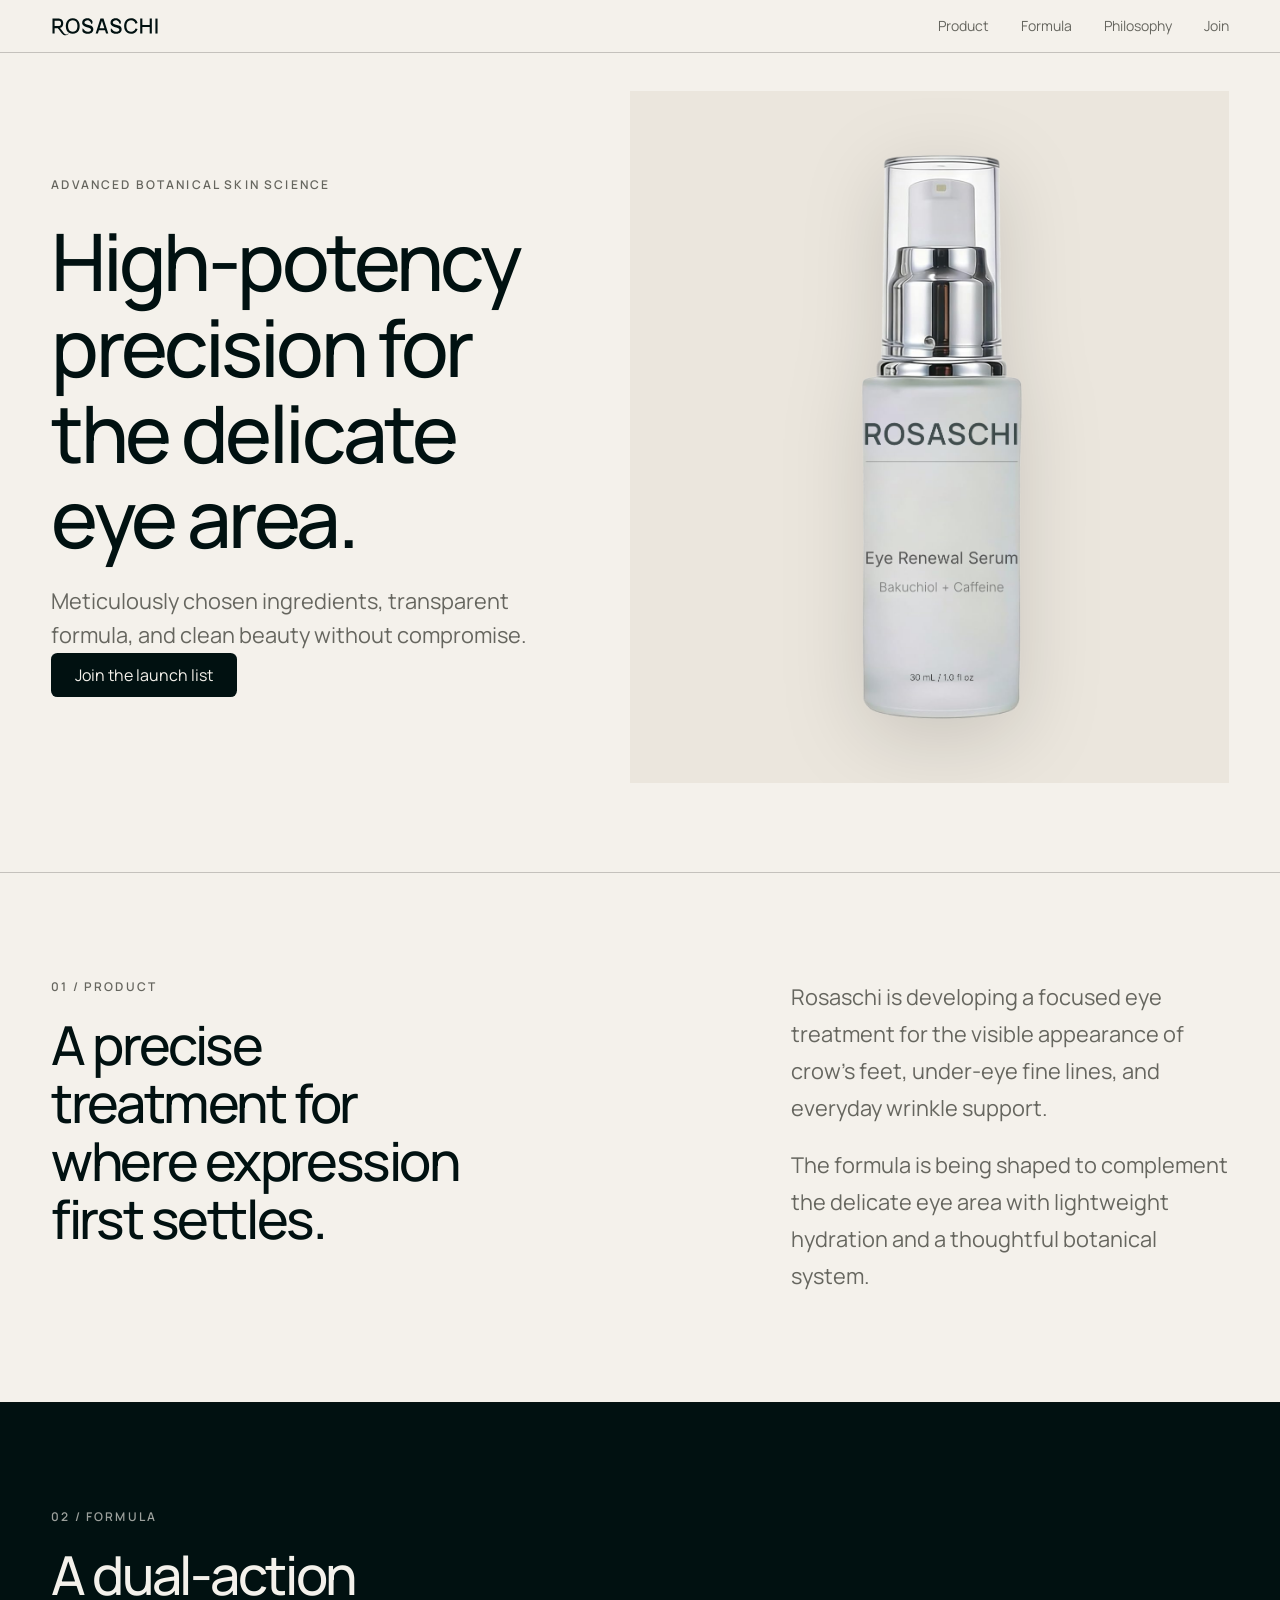
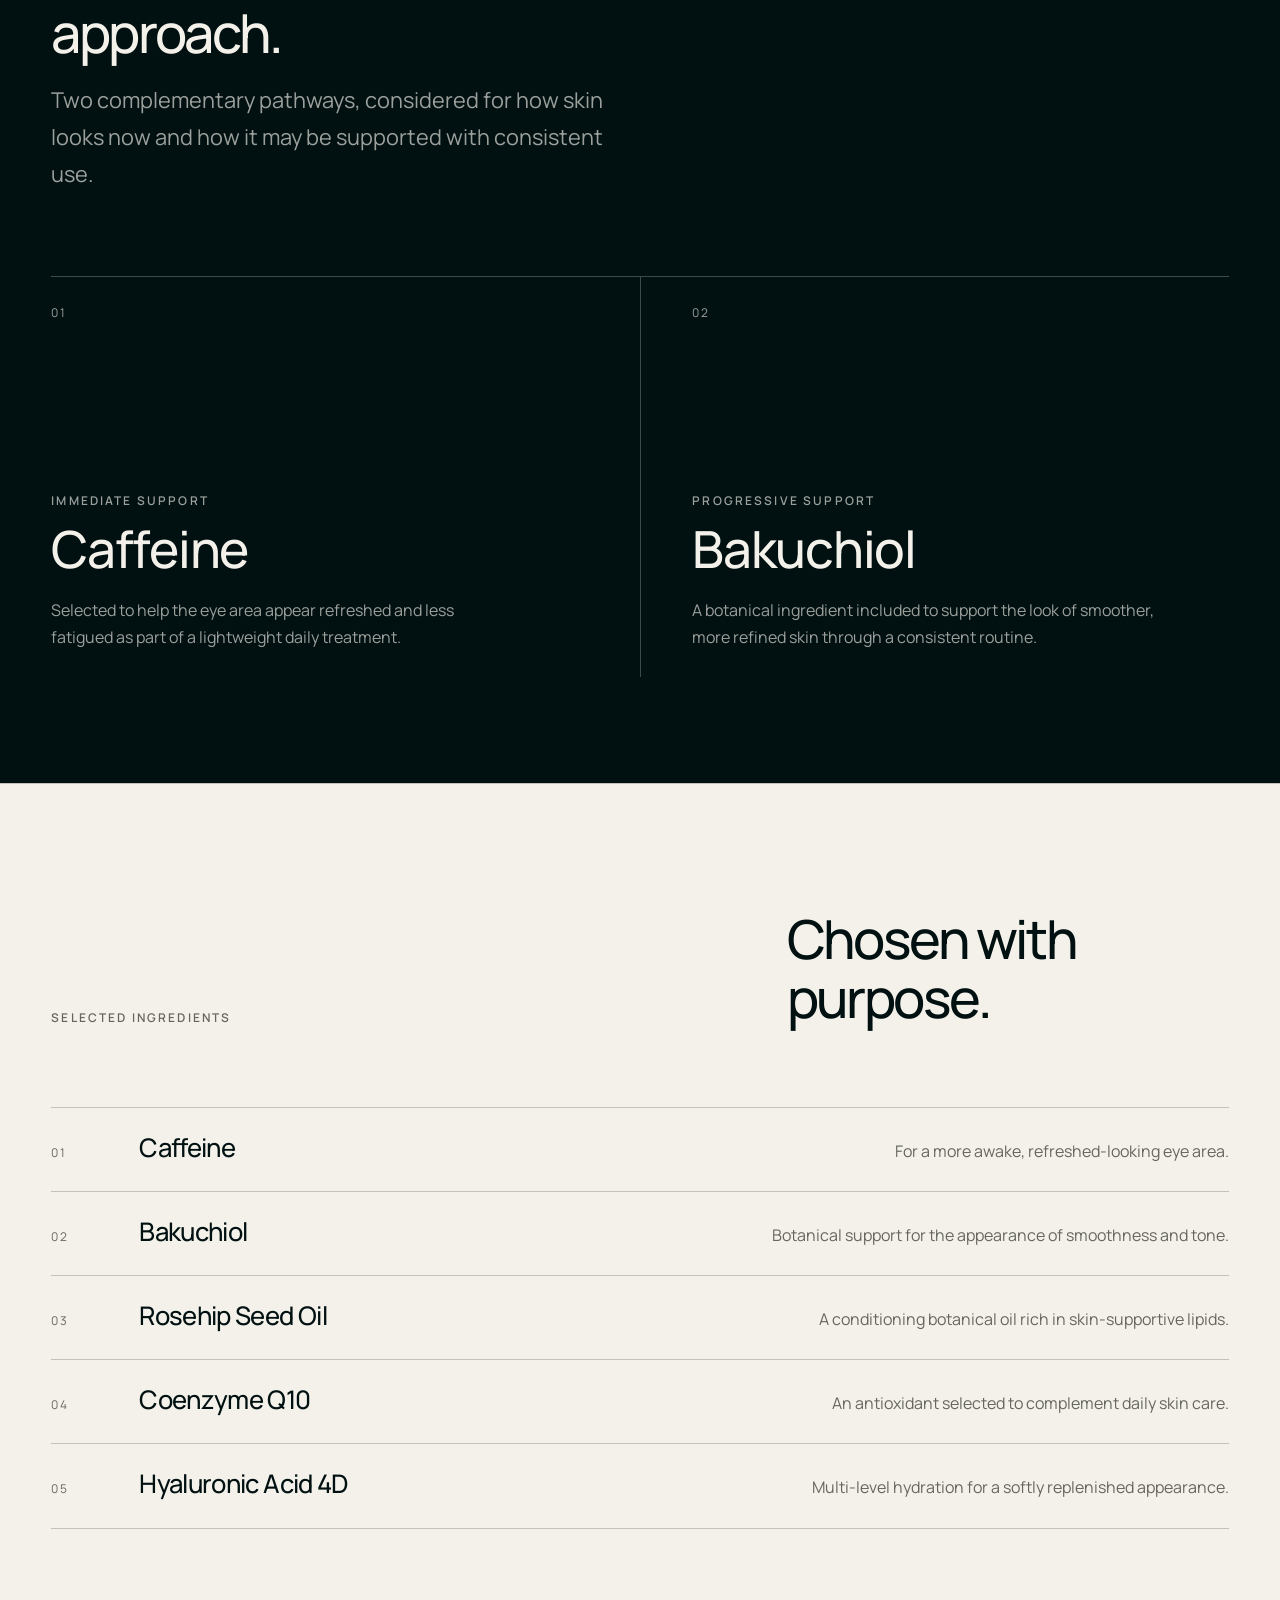
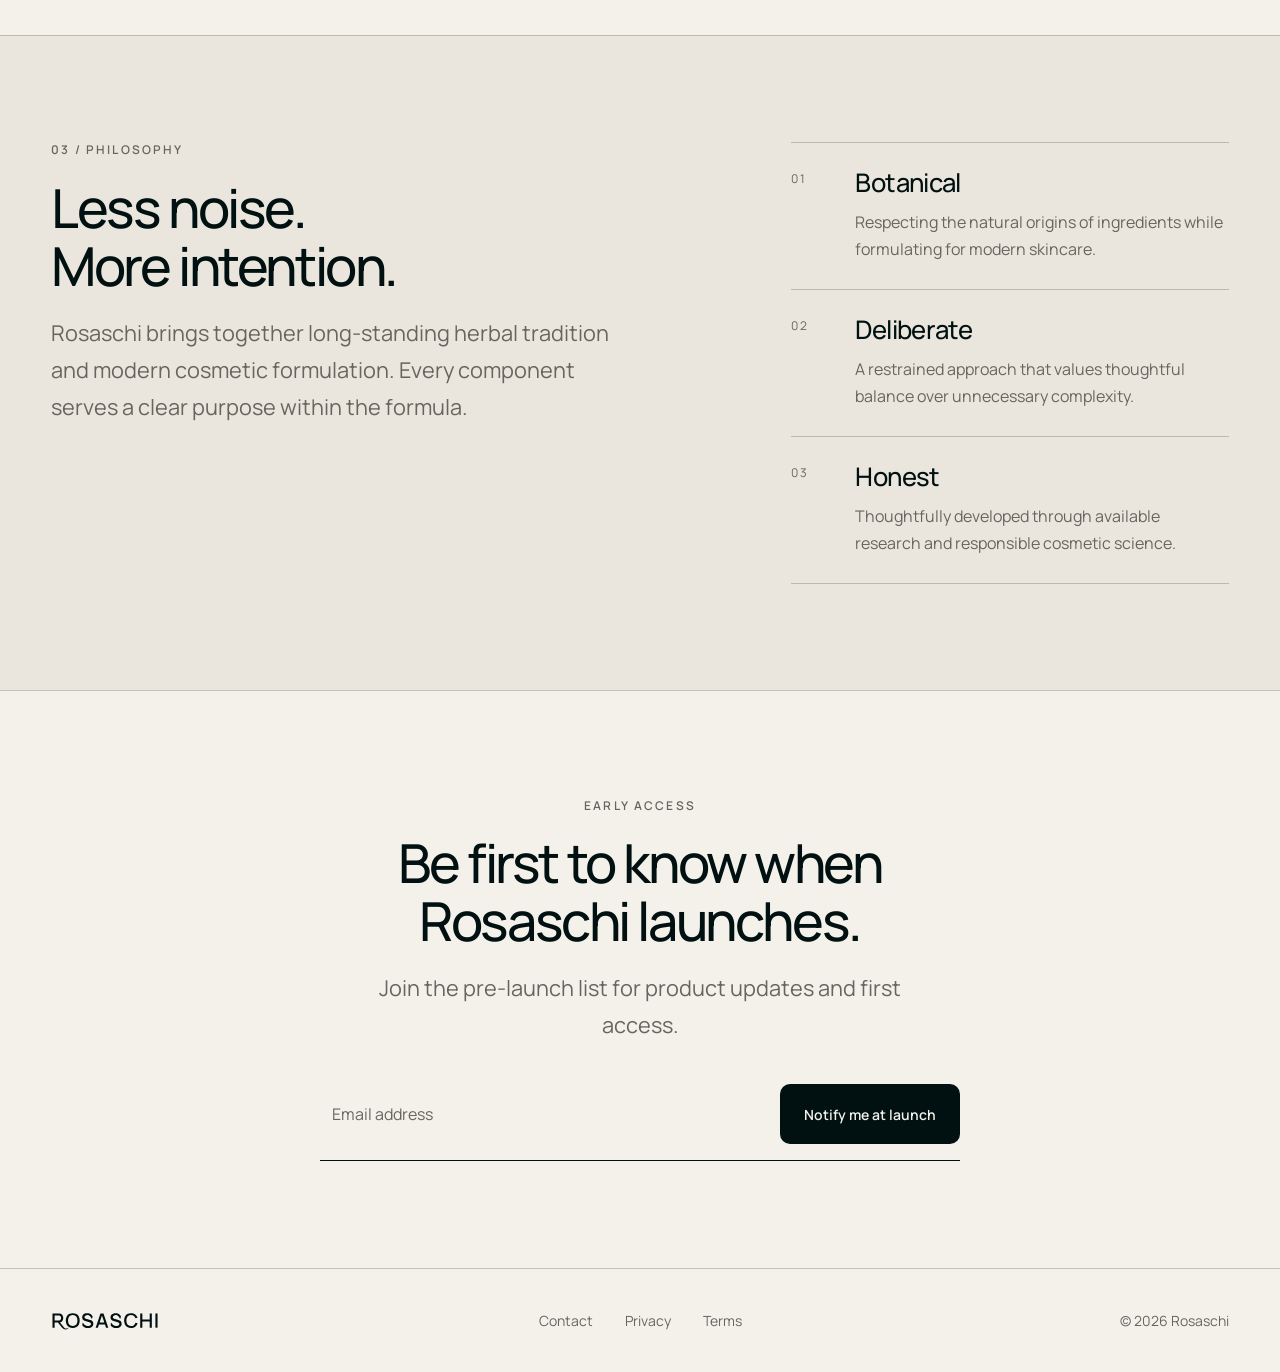
==== commit f2ac5918: "Connect waitlist form to Kit" ====
--- a/index.html
+++ b/index.html
@@ -220,7 +220,7 @@
                     </p>
 
                     <!-- Connect the email form provider before enabling submission. -->
-                    <form class="signup-form" aria-describedby="signup-status">
+                    <form class="signup-form" id="signup-form" aria-describedby="signup-status">
                         <label class="visually-hidden" for="email">Email address</label>
                         <input
                             id="email"
@@ -233,10 +233,9 @@
                             required
                         />
 
-                        <button type="submit" disabled>Notify me at launch</button>
-                        <p class="form-status" id="signup-status">
-                            Signups are not yet active. The launch list will open soon.
-                        </p>
+                        <button type="submit">Notify me at launch</button>
+
+                        <output class="form-status" id="signup-status" aria-live="polite"></output>
                     </form>
                 </div>
             </section>
@@ -255,5 +254,51 @@
                 <p>&copy; 2026 Rosaschi</p>
             </div>
         </footer>
+        <script>
+            const signupForm = document.getElementById("signup-form");
+            const signupStatus = document.getElementById("signup-status");
+            const signupButton = signupForm.querySelector('button[type="submit"]');
+
+            signupForm.addEventListener("submit", async (event) => {
+                event.preventDefault();
+
+                if (!signupForm.checkValidity()) {
+                    signupForm.reportValidity();
+                    return;
+                }
+
+                const email = signupForm.elements.email.value.trim();
+
+                signupButton.disabled = true;
+                signupStatus.textContent = "Joining...";
+
+                try {
+                    const response = await fetch(
+                        "https://rosaschi-waitlist.primov-iv.workers.dev/",
+                        {
+                            method: "POST",
+                            headers: {
+                                "Content-Type": "application/json",
+                            },
+                            body: JSON.stringify({ email }),
+                        }
+                    );
+
+                    const data = await response.json();
+
+                    if (!response.ok || !data.ok) {
+                        throw new Error(data.error || "Unable to join the waitlist.");
+                    }
+
+                    signupForm.reset();
+                    signupStatus.textContent = "Check your email to confirm your spot.";
+                } catch (error) {
+                    signupStatus.textContent =
+                        error.message || "Something went wrong. Please try again.";
+                } finally {
+                    signupButton.disabled = false;
+                }
+            });
+        </script>
     </body>
 </html>
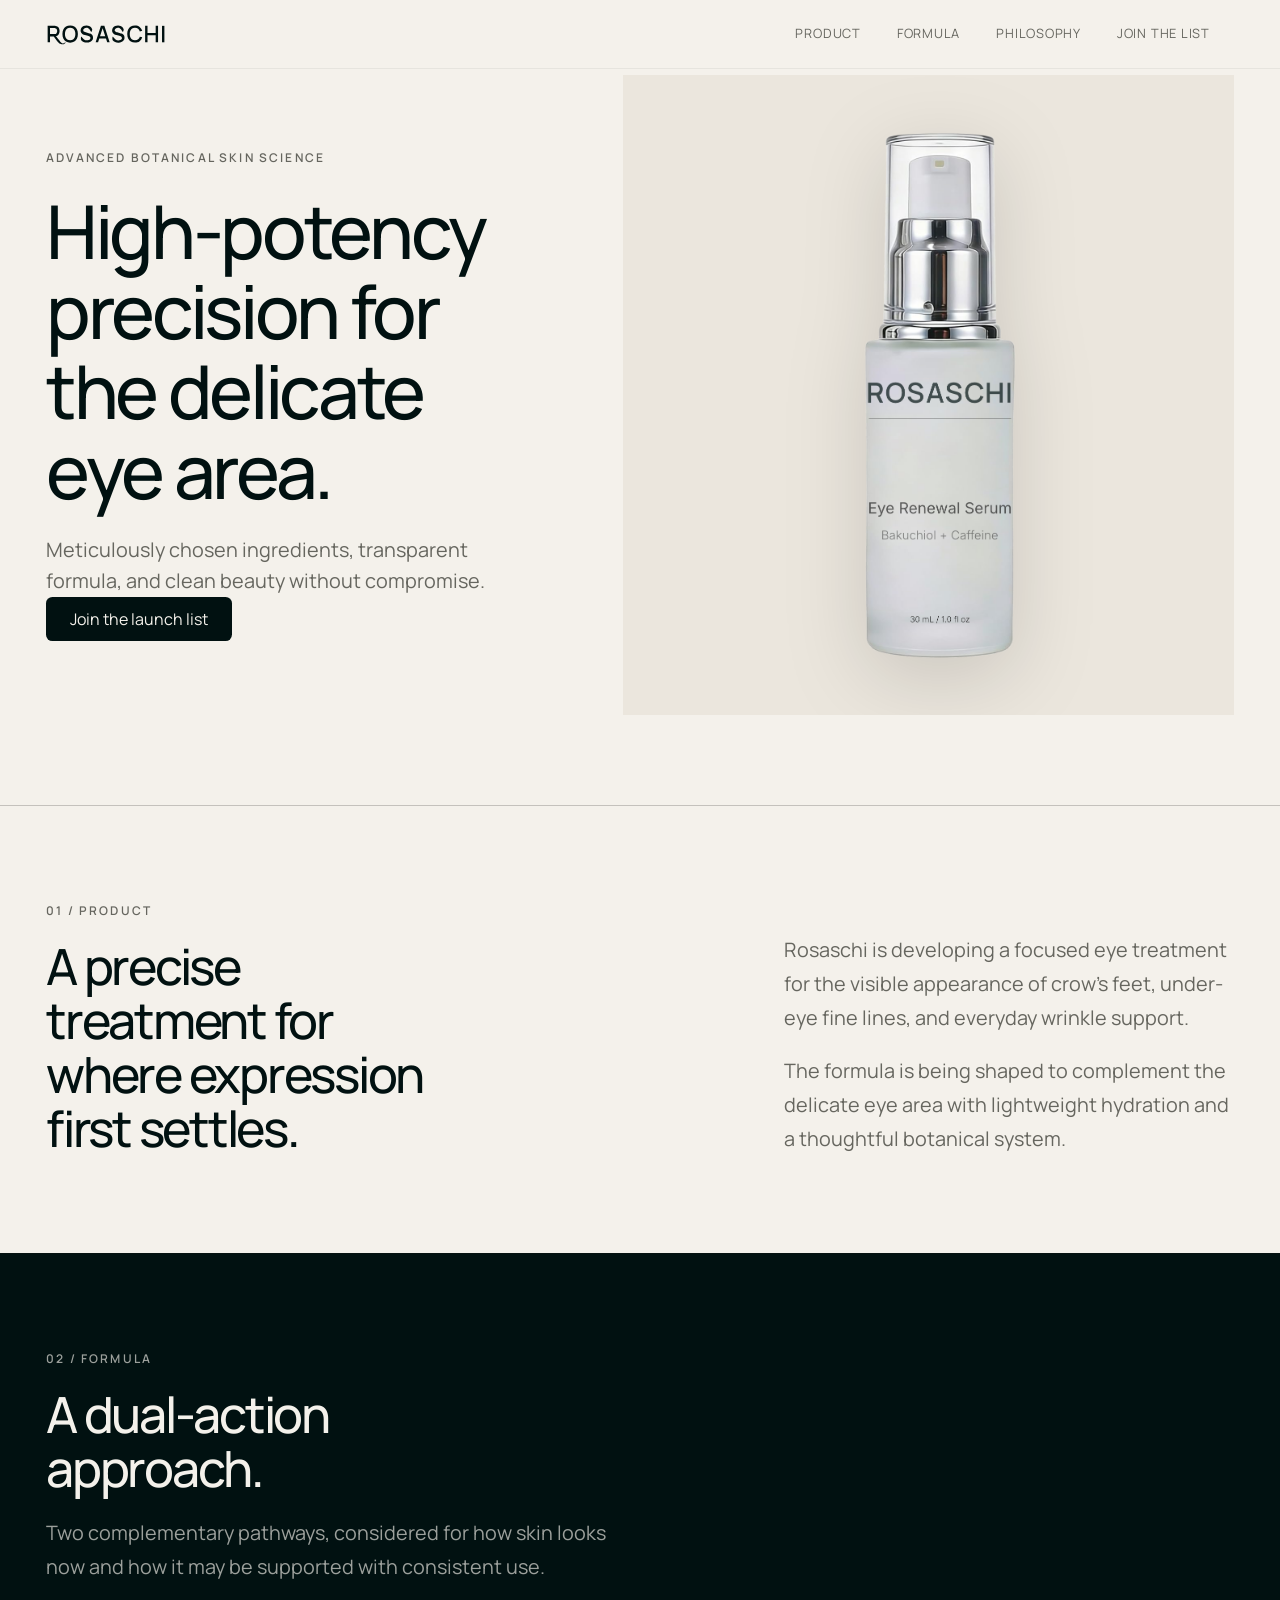
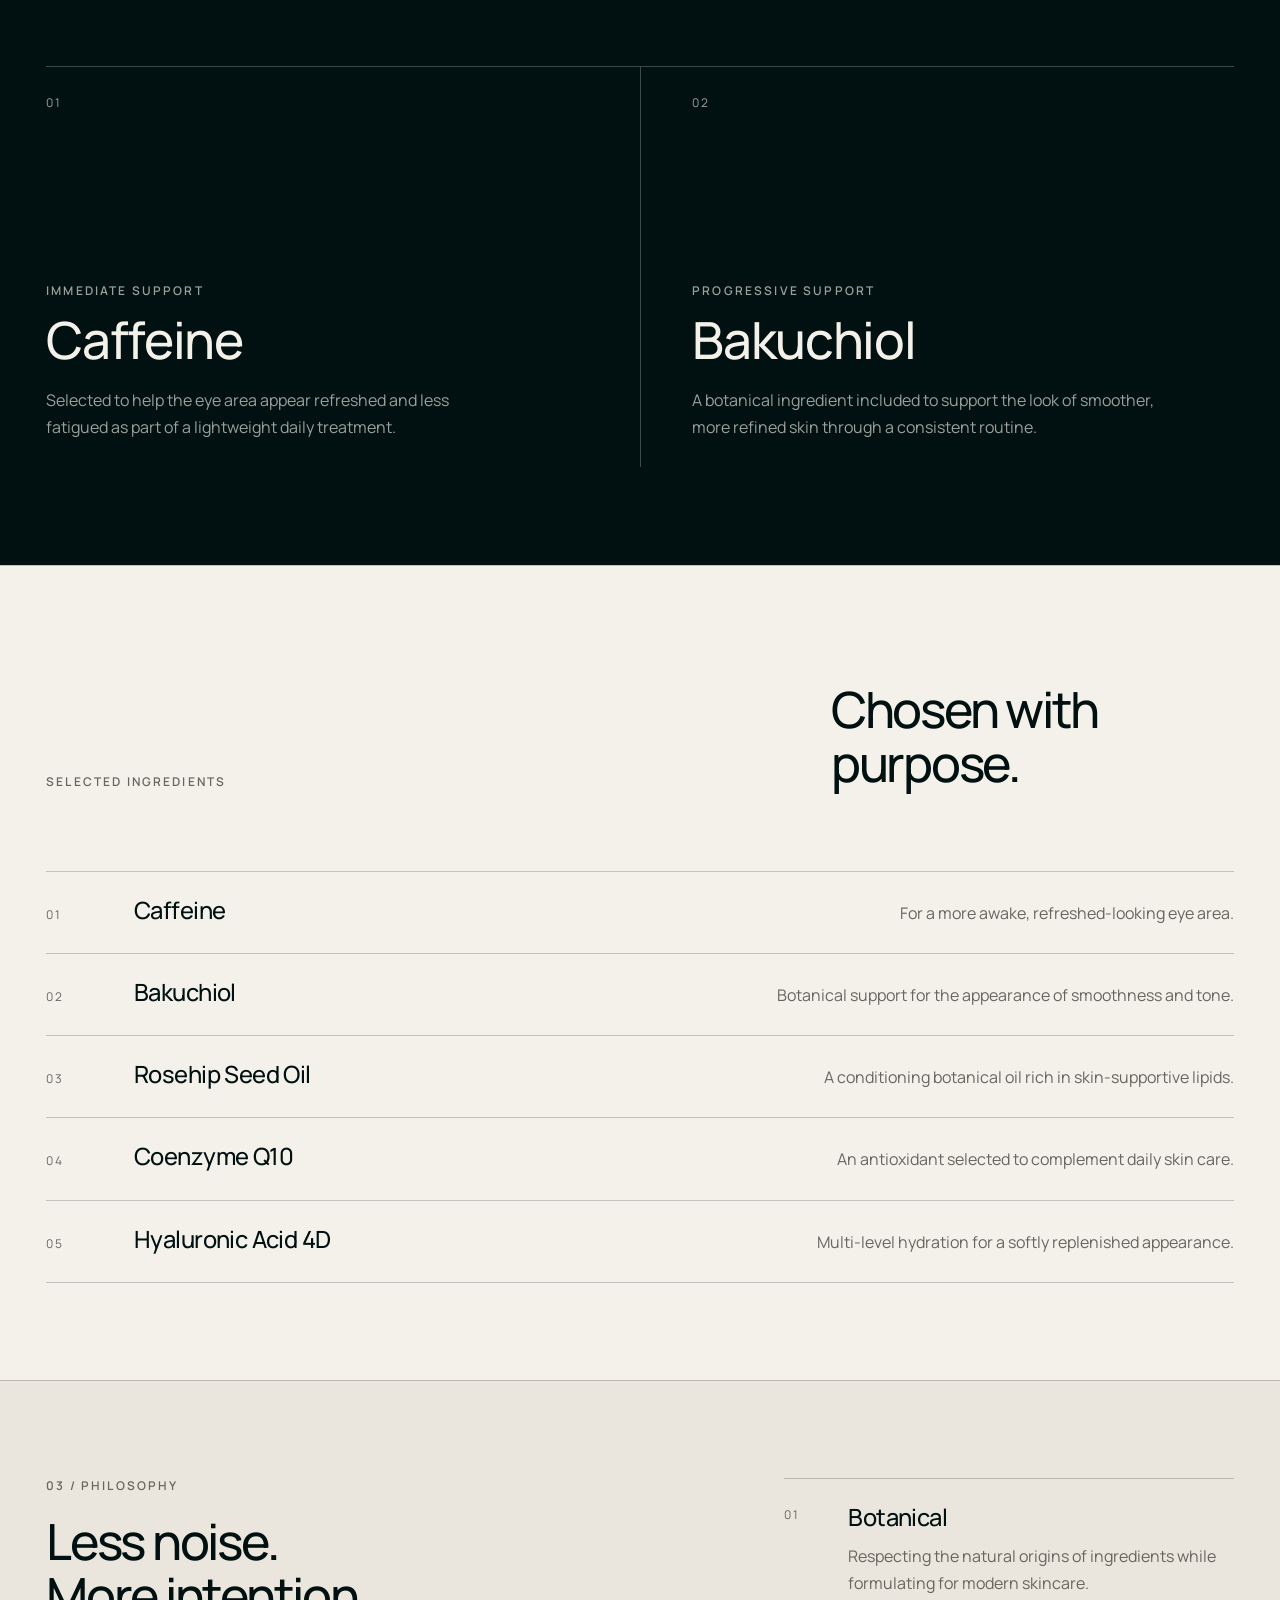
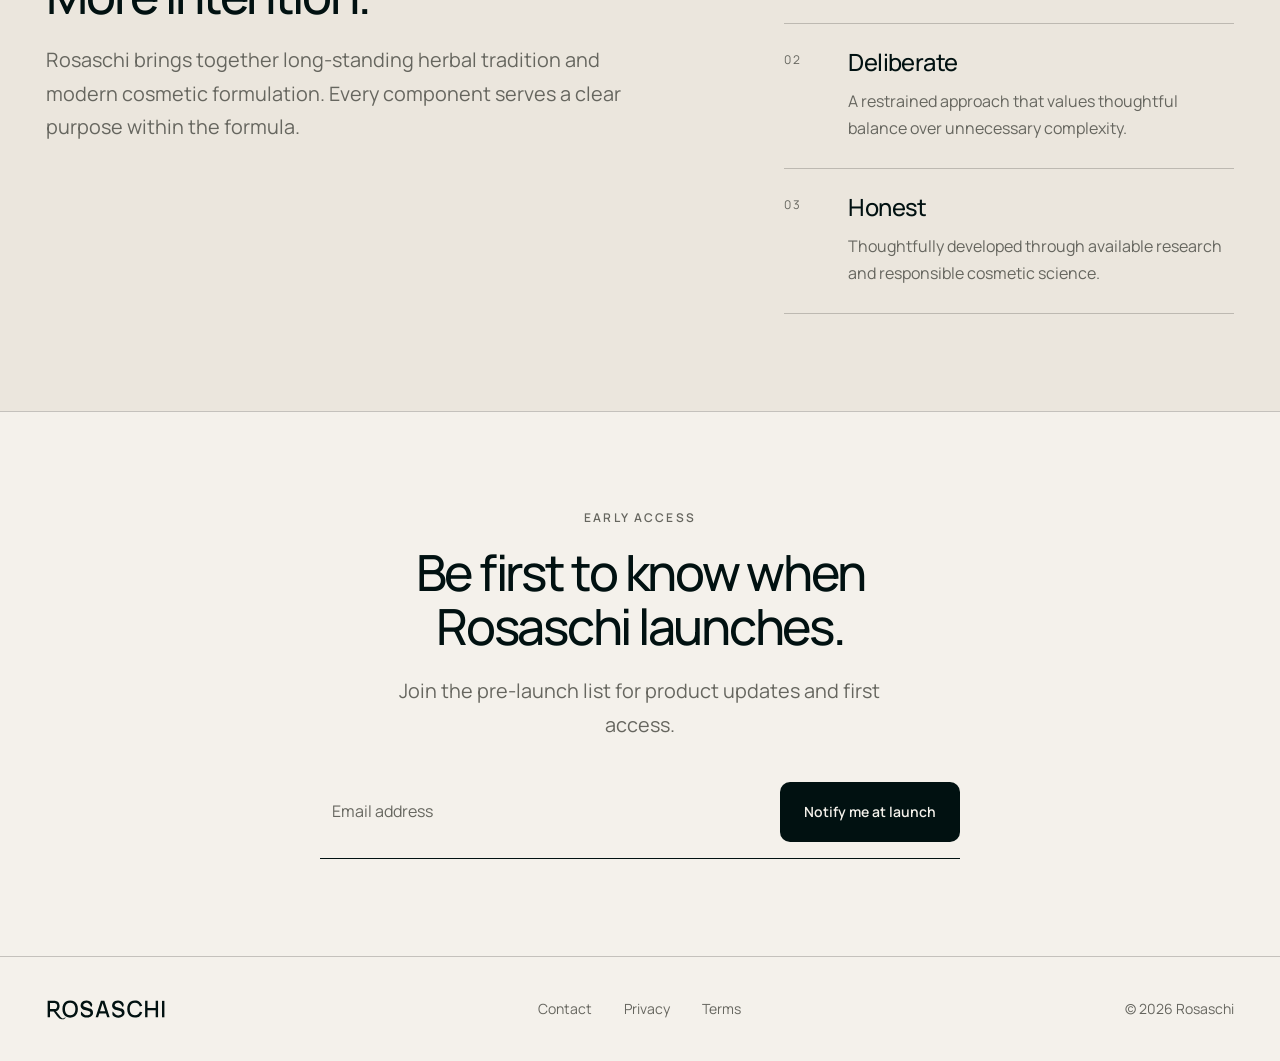
==== commit e7a1f6e9: "Refine site layout, header, legal pages, and responsive styling" ====
--- a/index.html
+++ b/index.html
@@ -38,7 +38,7 @@
                     <a href="index.html#product">Product</a>
                     <a href="index.html#formula">Formula</a>
                     <a href="index.html#philosophy">Philosophy</a>
-                    <a href="index.html#join">Join</a>
+                    <a href="index.html#join">Join the list</a>
                 </nav>
             </div>
         </header>
@@ -259,6 +259,54 @@
             const signupStatus = document.getElementById("signup-status");
             const signupButton = signupForm.querySelector('button[type="submit"]');
 
+            const ATTRIBUTION_KEYS = {
+                landingUrl: "rosaschi_first_landing_url",
+                externalReferrer: "rosaschi_external_referrer",
+            };
+
+            function captureAttribution() {
+                try {
+                    if (!sessionStorage.getItem(ATTRIBUTION_KEYS.landingUrl)) {
+                        sessionStorage.setItem(ATTRIBUTION_KEYS.landingUrl, window.location.href);
+                    }
+
+                    if (
+                        document.referrer &&
+                        !document.referrer.startsWith(window.location.origin) &&
+                        !sessionStorage.getItem(ATTRIBUTION_KEYS.externalReferrer)
+                    ) {
+                        sessionStorage.setItem(
+                            ATTRIBUTION_KEYS.externalReferrer,
+                            document.referrer
+                        );
+                    }
+                } catch {
+                    // Attribution is optional. Signup should still work if storage is blocked.
+                }
+            }
+
+            function getAttribution() {
+                let landingUrl = window.location.href;
+                let externalReferrer = "";
+
+                try {
+                    landingUrl =
+                        sessionStorage.getItem(ATTRIBUTION_KEYS.landingUrl) || window.location.href;
+
+                    externalReferrer =
+                        sessionStorage.getItem(ATTRIBUTION_KEYS.externalReferrer) || "";
+                } catch {
+                    // Fall back to current-page values.
+                }
+
+                return {
+                    landingUrl,
+                    externalReferrer,
+                };
+            }
+
+            captureAttribution();
+
             signupForm.addEventListener("submit", async (event) => {
                 event.preventDefault();
 
@@ -271,6 +319,8 @@
 
                 signupButton.disabled = true;
                 signupStatus.textContent = "Joining...";
+
+                const { landingUrl, externalReferrer } = getAttribution();
 
                 try {
                     const response = await fetch(
@@ -280,7 +330,11 @@
                             headers: {
                                 "Content-Type": "application/json",
                             },
-                            body: JSON.stringify({ email }),
+                            body: JSON.stringify({
+                                email,
+                                landingUrl,
+                                externalReferrer,
+                            }),
                         }
                     );
 
--- a/styles.css
+++ b/styles.css
@@ -4,17 +4,18 @@
     --color-background: #f4f1eb;
     --color-text: #011111;
     --color-muted: #66665f;
+    --color-accent: #7b8f82;
     --color-line: rgba(23, 23, 20, 0.22);
     --color-surface: #ebe6dd;
 
     --font-display: "Manrope", Arial, Helvetica, sans-serif;
     --font-body: "Manrope", Arial, Helvetica, sans-serif;
 
-    --font-size-display: clamp(3rem, 7.2vw, 6.75rem);
-    --font-size-h1: clamp(2.8rem, 6.2vw, 5.6rem);
-    --font-size-h2: clamp(2.25rem, 4.2vw, 4rem);
-    --font-size-h3: clamp(1.25rem, 2vw, 1.75rem);
-    --font-size-body-large: clamp(1.15rem, 1.7vw, 1.5rem);
+    --font-size-display: clamp(2.8rem, 6.7vw, 6.25rem);
+    --font-size-h1: clamp(2.6rem, 5.8vw, 5.2rem);
+    --font-size-h2: clamp(2.1rem, 3.9vw, 3.7rem);
+    --font-size-h3: clamp(1.2rem, 1.85vw, 1.625rem);
+    --font-size-body-large: clamp(1.1rem, 1.55vw, 1.4rem);
     --font-size-body: 1rem;
     --font-size-small: 0.875rem;
     --font-size-caption: 0.75rem;
@@ -45,11 +46,11 @@
     --space-8: 4rem;
     --space-9: 6rem;
     --space-10: 8rem;
-    --section-space: clamp(4.5rem, 8.3vw, 8.25rem);
-
-    --container-width: 78rem;
+    --section-space: clamp(4.25rem, 7.6vw, 7.6rem);
+
+    --container-width: 75rem;
     --text-width: 42rem;
-    --page-padding: clamp(1.25rem, 4vw, 3.5rem);
+    --page-padding: clamp(1.25rem, 3.6vw, 3.25rem);
     --border: 1px solid var(--color-line);
 }
 
@@ -184,13 +185,13 @@
     position: sticky;
     z-index: 10;
     top: 0;
-    border-bottom: var(--border);
+    border-bottom: 1px solid rgba(1, 17, 17, 0.06);
     background: var(--color-background);
 }
 
 .header-inner {
     display: flex;
-    min-height: 3.25rem;
+    min-height: 4.25rem;
     align-items: center;
     justify-content: space-between;
     gap: var(--space-6);
@@ -204,7 +205,7 @@
 
 .wordmark img {
     display: block;
-    width: clamp(6.75rem, 8vw, 7.75rem);
+    width: clamp(7.5rem, 9vw, 9rem);
     height: auto;
 }
 
@@ -212,21 +213,39 @@
 .footer-nav {
     display: flex;
     flex-wrap: wrap;
+    color: var(--color-muted);
+    font-size: var(--font-size-small);
+}
+
+.site-nav {
+    display: flex;
+    align-items: center;
+    gap: 2.25rem;
+    margin-right: 1.5rem;
+}
+
+.footer-nav {
     gap: var(--space-6);
-    color: var(--color-muted);
-    font-size: var(--font-size-small);
 }
 
 .site-nav a,
 .footer-nav a {
     position: relative;
+}
+
+.site-nav a {
+    color: var(--color-muted);
+    font-size: 0.8rem;
+    font-weight: 400;
+    letter-spacing: 0.06em;
+    text-transform: uppercase;
 }
 
 .site-nav a::after,
 .footer-nav a::after {
     position: absolute;
     right: 0;
-    bottom: -0.25rem;
+    bottom: -0.3rem;
     left: 0;
     height: 1px;
     transform: scaleX(0);
@@ -245,7 +264,7 @@
 }
 
 .hero {
-    padding-top: clamp(1.75rem, 3vw, 3rem);
+    padding-top: clamp(0.25rem, 0.5vw, 0.5rem);
     padding-bottom: clamp(3.5rem, 7vw, 7rem);
     scroll-margin-top: 4rem;
 }
@@ -254,7 +273,7 @@
     display: grid;
     grid-template-columns: minmax(0, 0.9fr) minmax(24rem, 1.1fr);
     align-items: center;
-    gap: clamp(3rem, 7vw, 7rem);
+    gap: clamp(2.75rem, 6vw, 6rem);
 }
 
 .hero-copy .eyebrow {
@@ -297,7 +316,7 @@
 
 .product-visual {
     display: flex;
-    min-height: clamp(34rem, 54vw, 46rem);
+    min-height: clamp(32rem, 50vw, 43rem);
     align-items: center;
     justify-content: center;
     flex-direction: column;
@@ -318,7 +337,7 @@
 .product-image {
     width: auto;
     max-width: 100%;
-    height: clamp(28rem, 44vw, 38rem);
+    height: clamp(26rem, 41vw, 35.5rem);
     max-height: none;
     object-fit: contain;
     filter: drop-shadow(0 1.25rem 2.5rem rgba(0, 0, 0, 0.14));
@@ -329,7 +348,7 @@
 .philosophy-grid {
     display: grid;
     grid-template-columns: minmax(0, 1.05fr) minmax(18rem, 0.75fr);
-    gap: clamp(3rem, 10vw, 10rem);
+    gap: clamp(3rem, 8.5vw, 8.5rem);
 }
 
 .intro-grid h2,
@@ -574,8 +593,7 @@
     margin-top: 6rem;
 }
 
-.contact-intro h1,
-.legal-placeholder h1 {
+.contact-intro h1 {
     font-size: clamp(2.106rem, 4.374vw, 4.334rem);
 }
 
@@ -750,22 +768,264 @@
     font-weight: var(--font-weight-semibold);
 }
 
-.legal-placeholder {
+.confirmed {
+    padding-block: clamp(2.75rem, 4vw, 4rem);
+}
+
+.confirmed-inner {
+    max-width: 56rem;
+}
+
+.confirmed h1 {
+    max-width: 9ch;
+    margin-top: 1.125rem;
+    font-size: clamp(3.25rem, 5vw, 4.5rem);
+}
+
+.confirmed h1 span {
+    display: block;
+    margin-left: 0.12em;
+}
+
+.confirmed .eyebrow {
+    font-size: 0.8125rem;
+}
+
+.confirmed-message {
+    max-width: 40rem;
+    margin-top: var(--space-5);
+}
+
+.confirmed-welcome {
+    color: var(--color-text);
+    font-size: var(--font-size-body-large);
+    line-height: 1.5;
+}
+
+.confirmed-copy {
+    margin-top: var(--space-3);
+    color: var(--color-muted);
+    font-size: var(--font-size-body-large);
+    line-height: 1.55;
+}
+
+.confirmed-expect {
+    margin-top: var(--space-6);
+    padding-top: var(--space-5);
+    border-top: var(--border);
+}
+
+.confirmed-expect-grid {
+    display: grid;
+    grid-template-columns: repeat(3, 1fr);
+    margin-top: var(--space-5);
+    border-top: var(--border);
+    border-bottom: var(--border);
+}
+
+.confirmed-expect-grid > div {
+    min-height: 7rem;
+    padding: var(--space-5) var(--space-5) var(--space-5) 0;
     display: flex;
-    min-height: clamp(28rem, 60vh, 40rem);
+    flex-direction: column;
+    justify-content: flex-start;
+    gap: var(--space-3);
+}
+
+.confirmed-expect-grid > div + div {
+    padding-left: var(--space-5);
+    border-left: var(--border);
+}
+
+.confirmed-expect-grid span {
+    color: var(--color-accent);
+    font-size: 0.8125rem;
+    font-weight: var(--font-weight-semibold);
+    letter-spacing: var(--letter-spacing-label);
+}
+
+.confirmed-expect-grid p {
+    max-width: 13rem;
+    font-size: 1.0625rem;
+    font-weight: var(--font-weight-medium);
+    line-height: 1.4;
+}
+
+.confirmed-end {
+    display: flex;
     align-items: center;
-    padding-block: var(--section-space);
-    text-align: center;
-}
-
-.legal-placeholder h1 {
+    justify-content: space-between;
+    gap: var(--space-7);
+    margin-top: var(--space-6);
+}
+
+.confirmed-closing {
+    max-width: 32rem;
+    color: var(--color-muted);
+}
+
+.confirmed .return-link {
+    flex-shrink: 0;
+    margin-top: 0;
+    font-size: 0.9375rem;
+    transition:
+        color 180ms ease,
+        border-color 180ms ease;
+}
+
+.confirmed .return-link:hover,
+.confirmed .return-link:focus-visible {
+    color: var(--color-accent);
+}
+
+.confirmed > .confirmed-inner > .eyebrow,
+.confirmed-expect-grid span {
+    color: var(--color-accent);
+}
+
+/* =========================
+   Legal pages
+========================= */
+
+.legal-page {
+    padding-block: 2.75rem 4rem;
+}
+
+.legal-content {
+    max-width: 46rem;
+}
+
+.legal-header {
+    margin-bottom: 2rem;
+    padding-bottom: 1.5rem;
+    border-bottom: var(--border);
+}
+
+.legal-header .eyebrow {
+    margin-bottom: 0.75rem;
+}
+
+.legal-header h1 {
     max-width: none;
-}
-
-.legal-placeholder p {
-    margin-top: var(--space-5);
-    color: var(--color-muted);
-    font-size: var(--font-size-body-large);
+    font-size: clamp(2rem, 3.5vw, 3rem);
+    letter-spacing: -0.035em;
+}
+
+.legal-effective-date {
+    margin-top: 0.75rem;
+    color: var(--color-muted);
+    font-size: 0.8125rem;
+}
+
+.legal-intro {
+    max-width: 44rem;
+}
+
+.legal-intro p {
+    color: var(--color-muted);
+    font-size: 1rem;
+    line-height: 1.65;
+}
+
+.legal-intro p + p {
+    margin-top: 0.85rem;
+}
+
+.legal-principle {
+    color: var(--color-text);
+    font-weight: var(--font-weight-medium);
+}
+
+.legal-content section {
+    margin-top: 2.25rem;
+}
+
+.legal-content section + section {
+    padding-top: 2.25rem;
+    border-top: var(--border);
+}
+
+.legal-content h2 {
+    max-width: none;
+    font-size: 1.375rem;
+    letter-spacing: -0.025em;
+}
+
+.legal-content h3 {
+    margin-top: 1.5rem;
+    font-size: 1rem;
+    font-weight: var(--font-weight-semibold);
+    letter-spacing: -0.01em;
+}
+
+.legal-content section p,
+.legal-content section ul,
+.legal-content address {
+    max-width: 44rem;
+    margin-top: 1rem;
+}
+
+.legal-content section p,
+.legal-content section li,
+.legal-content address {
+    color: var(--color-muted);
+    font-size: 0.9375rem;
+    line-height: 1.65;
+}
+
+.legal-content ul {
+    padding-left: 1.125rem;
+}
+
+.legal-content li + li {
+    margin-top: 0.5rem;
+}
+
+.legal-content a {
+    color: var(--color-text);
+    text-decoration: underline;
+    text-decoration-thickness: 1px;
+    text-underline-offset: 0.18em;
+}
+
+.legal-content a:hover {
+    text-decoration-thickness: 2px;
+}
+
+.legal-content address {
+    font-style: normal;
+}
+
+.legal-content address strong {
+    color: var(--color-text);
+    font-weight: var(--font-weight-medium);
+}
+
+@media (max-width: 800px) {
+    .legal-page {
+        padding-block: 2rem 3rem;
+    }
+
+    .legal-header {
+        margin-bottom: 1.75rem;
+        padding-bottom: 1.25rem;
+    }
+
+    .legal-header h1 {
+        font-size: clamp(1.85rem, 9vw, 2.5rem);
+    }
+
+    .legal-content section {
+        margin-top: 2rem;
+    }
+
+    .legal-content section + section {
+        padding-top: 2rem;
+    }
+
+    .legal-content h3 {
+        margin-top: 1.25rem;
+    }
 }
 
 .site-footer {
@@ -991,6 +1251,32 @@
     .footer-inner > p {
         grid-column: auto;
     }
+
+    .confirmed {
+        padding-block: 2.75rem;
+    }
+
+    .confirmed-expect-grid {
+        grid-template-columns: 1fr;
+    }
+
+    .confirmed-expect-grid > div {
+        min-height: auto;
+        padding: 1.25rem 0;
+        gap: 0.5rem;
+    }
+
+    .confirmed-expect-grid > div + div {
+        padding-left: 0;
+        border-top: var(--border);
+        border-left: 0;
+    }
+
+    .confirmed-end {
+        align-items: flex-start;
+        flex-direction: column;
+        gap: var(--space-5);
+    }
 }
 
 @media (prefers-reduced-motion: reduce) {
